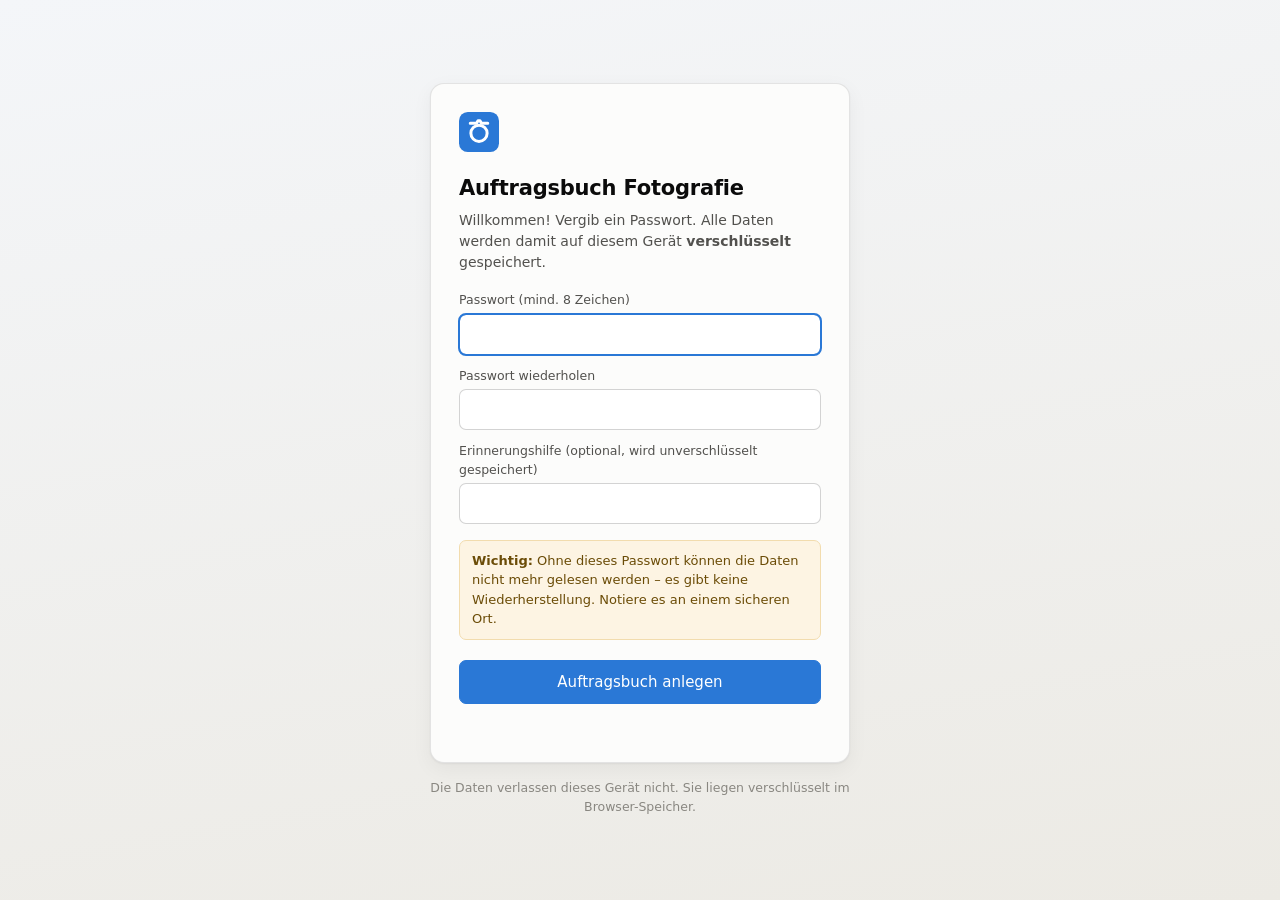
==== index.html @ da427786 "Auftragsbuch Fotografie: passwortgeschützte App mit PDF-Berichten Vollständige Browser-Anwendung ohn" ====
<!DOCTYPE html>
<html lang="de">
<head>
<meta charset="utf-8">
<meta name="viewport" content="width=device-width, initial-scale=1">
<title>Auftragsbuch Fotografie</title>
<meta name="description" content="Passwortgeschütztes Auftragsbuch für Fotografie – mit monatlichen PDF-Backups.">
<link rel="icon" href="data:image/svg+xml,%3Csvg xmlns='http://www.w3.org/2000/svg' viewBox='0 0 32 32'%3E%3Crect width='32' height='32' rx='7' fill='%232a78d6'/%3E%3Ccircle cx='16' cy='17' r='6.5' fill='none' stroke='white' stroke-width='2.4'/%3E%3Cpath d='M9 9h5l1.2-2h1.6L18 9h5' fill='none' stroke='white' stroke-width='2.4' stroke-linecap='round' stroke-linejoin='round'/%3E%3C/svg%3E">
<link rel="stylesheet" href="app.css">
</head>
<body>

<!-- ══════════════ Sperrbildschirm / Ersteinrichtung ══════════════ -->
<div id="gate" class="gate" hidden>
  <div class="gate-card">
    <div class="gate-logo" aria-hidden="true">
      <svg viewBox="0 0 32 32" width="40" height="40"><rect width="32" height="32" rx="7" fill="#2a78d6"/><circle cx="16" cy="17" r="6.5" fill="none" stroke="#fff" stroke-width="2.4"/><path d="M9 9h5l1.2-2h1.6L18 9h5" fill="none" stroke="#fff" stroke-width="2.4" stroke-linecap="round" stroke-linejoin="round"/></svg>
    </div>
    <h1>Auftragsbuch Fotografie</h1>

    <!-- Ersteinrichtung -->
    <form id="form-setup" class="gate-form" hidden autocomplete="off">
      <p class="gate-lead">Willkommen! Vergib ein Passwort. Alle Daten werden damit
        auf diesem Gerät <strong>verschlüsselt</strong> gespeichert.</p>
      <label for="setup-pw1">Passwort (mind. 8 Zeichen)</label>
      <input id="setup-pw1" type="password" minlength="8" required autocomplete="new-password">
      <label for="setup-pw2">Passwort wiederholen</label>
      <input id="setup-pw2" type="password" minlength="8" required autocomplete="new-password">
      <label for="setup-hint">Erinnerungshilfe (optional, wird unverschlüsselt gespeichert)</label>
      <input id="setup-hint" type="text" maxlength="80" autocomplete="off">
      <p class="warn-box">
        <strong>Wichtig:</strong> Ohne dieses Passwort können die Daten nicht mehr
        gelesen werden – es gibt keine Wiederherstellung. Notiere es an einem sicheren Ort.
      </p>
      <button class="btn btn-primary btn-block" type="submit">Auftragsbuch anlegen</button>
      <p class="gate-msg" id="setup-msg" role="alert"></p>
    </form>

    <!-- Entsperren -->
    <form id="form-unlock" class="gate-form" hidden autocomplete="off">
      <p class="gate-lead">Bitte Passwort eingeben, um das Auftragsbuch zu öffnen.</p>
      <label for="unlock-pw">Passwort</label>
      <input id="unlock-pw" type="password" required autocomplete="current-password">
      <p class="gate-hint" id="unlock-hint" hidden></p>
      <button class="btn btn-primary btn-block" type="submit">Entsperren</button>
      <p class="gate-msg" id="unlock-msg" role="alert"></p>
    </form>

    <p id="gate-error" class="warn-box" hidden></p>
  </div>
  <p class="gate-foot">Die Daten verlassen dieses Gerät nicht. Sie liegen verschlüsselt im Browser-Speicher.</p>
</div>

<!-- ══════════════ Anwendung ══════════════ -->
<div id="app" class="app" hidden>

  <header class="topbar">
    <div class="brand">
      <svg viewBox="0 0 32 32" width="26" height="26" aria-hidden="true"><rect width="32" height="32" rx="7" fill="#2a78d6"/><circle cx="16" cy="17" r="6.5" fill="none" stroke="#fff" stroke-width="2.4"/><path d="M9 9h5l1.2-2h1.6L18 9h5" fill="none" stroke="#fff" stroke-width="2.4" stroke-linecap="round" stroke-linejoin="round"/></svg>
      <span>Auftragsbuch <em>Fotografie</em></span>
    </div>
    <div class="topbar-actions">
      <button class="btn btn-primary" id="btn-new">+ Neuer Auftrag</button>
      <button class="btn" id="btn-lock" title="Auftragsbuch sperren">Sperren</button>
    </div>
  </header>

  <nav class="tabs" role="tablist">
    <button class="tab is-active" role="tab" data-view="uebersicht">Übersicht</button>
    <button class="tab" role="tab" data-view="auftraege">Aufträge</button>
    <button class="tab" role="tab" data-view="auswertung">Auswertung</button>
    <button class="tab" role="tab" data-view="backup">Backup &amp; Verwaltung</button>
  </nav>

  <main class="main">

    <!-- ─────────── Übersicht ─────────── -->
    <section class="view is-active" id="view-uebersicht">
      <div id="backup-reminder"></div>

      <h2 class="h2">Dieser Monat <span class="h2-sub" id="ov-monthname"></span></h2>
      <div class="tiles" id="ov-tiles-month"></div>

      <h2 class="h2">Laufendes Jahr <span class="h2-sub" id="ov-yearname"></span></h2>
      <div class="tiles" id="ov-tiles-year"></div>

      <div class="grid-2">
        <div class="card">
          <h3 class="h3">Umsatz pro Monat <span class="h3-sub" id="ov-chart-year"></span></h3>
          <div id="ov-chart"></div>
        </div>
        <div class="card">
          <h3 class="h3">Nächste Termine</h3>
          <div id="ov-upcoming"></div>
        </div>
      </div>

      <div class="card">
        <h3 class="h3">Offene Zahlungen</h3>
        <div id="ov-open"></div>
      </div>
    </section>

    <!-- ─────────── Aufträge ─────────── -->
    <section class="view" id="view-auftraege">
      <div class="filters">
        <div class="f">
          <label for="f-suche">Suche</label>
          <input id="f-suche" type="search" placeholder="Kunde, Ort, Notiz, Rechnungsnr. …">
        </div>
        <div class="f"><label for="f-jahr">Jahr</label><select id="f-jahr"></select></div>
        <div class="f"><label for="f-monat">Monat</label><select id="f-monat"></select></div>
        <div class="f"><label for="f-art">Art</label><select id="f-art"></select></div>
        <div class="f"><label for="f-status">Status</label><select id="f-status"></select></div>
        <div class="f"><label for="f-zahlung">Zahlung</label><select id="f-zahlung"></select></div>
        <div class="f f-reset"><button class="btn" id="f-clear">Filter zurücksetzen</button></div>
      </div>
      <div class="listmeta" id="list-meta"></div>
      <div class="tablewrap"><table class="table" id="table-auftraege"></table></div>
    </section>

    <!-- ─────────── Auswertung ─────────── -->
    <section class="view" id="view-auswertung">
      <div class="filters">
        <div class="f">
          <label for="a-zeitraum">Zeitraum</label>
          <select id="a-zeitraum"></select>
        </div>
      </div>
      <div class="tiles" id="aw-tiles"></div>
      <div class="card">
        <h3 class="h3">Umsatz im Zeitverlauf <span class="h3-sub" id="aw-chart1-sub"></span></h3>
        <div id="aw-chart1"></div>
      </div>
      <div class="grid-2">
        <div class="card">
          <h3 class="h3">Umsatz nach Auftragsart</h3>
          <div id="aw-chart2"></div>
        </div>
        <div class="card">
          <h3 class="h3">Aufträge nach Status</h3>
          <div id="aw-chart3"></div>
        </div>
      </div>
    </section>

    <!-- ─────────── Backup & Verwaltung ─────────── -->
    <section class="view" id="view-backup">

      <div class="card">
        <h3 class="h3">PDF-Bericht erstellen</h3>
        <p class="card-lead">Erzeugt einen gestalteten Bericht mit Kennzahlen, Diagrammen und
          vollständiger Auftragstabelle. In der Vorschau auf <em>Drucken</em> klicken und im
          Druckdialog <em>„Als PDF sichern“</em> wählen.</p>
        <div class="row-controls">
          <div class="f">
            <label for="r-umfang">Umfang</label>
            <select id="r-umfang">
              <option value="monat">Einzelner Monat</option>
              <option value="jahr">Ganzes Jahr</option>
              <option value="alles">Alles (Gesamtarchiv)</option>
            </select>
          </div>
          <div class="f"><label for="r-jahr">Jahr</label><select id="r-jahr"></select></div>
          <div class="f"><label for="r-monat">Monat</label><select id="r-monat"></select></div>
          <div class="f f-reset"><button class="btn btn-primary" id="btn-report">Bericht anzeigen</button></div>
        </div>
        <p class="hint">Tipp: Ein Monatsbericht am Monatsende – so wächst dein PDF-Archiv automatisch.</p>
      </div>

      <div class="card">
        <h3 class="h3">Datensicherung (zum Wiederherstellen)</h3>
        <p class="card-lead">Ein PDF ist zum Ansehen und Archivieren. Um die Daten notfalls
          <em>zurückspielen</em> zu können, brauchst du zusätzlich eine Datendatei.</p>
        <div class="btnrow">
          <button class="btn btn-primary" id="btn-export-json">JSON-Backup herunterladen</button>
          <button class="btn" id="btn-export-csv">CSV-Tabelle herunterladen</button>
          <button class="btn" id="btn-import">Backup einspielen …</button>
          <input type="file" id="file-import" accept="application/json,.json" hidden>
        </div>
        <p class="hint" id="backup-status"></p>
      </div>

      <div class="card">
        <h3 class="h3">Papierkorb</h3>
        <p class="card-lead">Gelöschte Aufträge landen hier und bleiben erhalten, bis du sie
          hier einzeln endgültig entfernst. Nichts verschwindet von selbst.</p>
        <div id="trash-list"></div>
      </div>

      <div class="card">
        <h3 class="h3">Passwort ändern</h3>
        <form id="form-pw" class="form-inline" autocomplete="off">
          <div class="f"><label for="pw-old">Aktuelles Passwort</label><input id="pw-old" type="password" required autocomplete="current-password"></div>
          <div class="f"><label for="pw-new1">Neues Passwort</label><input id="pw-new1" type="password" minlength="8" required autocomplete="new-password"></div>
          <div class="f"><label for="pw-new2">Wiederholen</label><input id="pw-new2" type="password" minlength="8" required autocomplete="new-password"></div>
          <div class="f f-reset"><button class="btn btn-primary" type="submit">Ändern</button></div>
        </form>
        <p class="hint" id="pw-msg"></p>
      </div>

      <div class="card card-danger">
        <h3 class="h3">Alles löschen</h3>
        <p class="card-lead">Löscht <strong>sämtliche</strong> Aufträge, Einstellungen und das
          Passwort unwiderruflich von diesem Gerät. Das passiert nur hier – nie automatisch.</p>
        <button class="btn btn-danger" id="btn-wipe">Alles löschen …</button>
      </div>

      <div class="card">
        <h3 class="h3">Speicher-Info</h3>
        <div id="storage-info"></div>
      </div>
    </section>

  </main>
</div>

<!-- ══════════════ Auftrag anlegen / bearbeiten ══════════════ -->
<dialog id="dlg-auftrag" class="dlg">
  <form method="dialog" id="form-auftrag">
    <header class="dlg-head">
      <h2 id="dlg-title">Neuer Auftrag</h2>
      <button class="btn-x" type="button" id="dlg-close" aria-label="Schließen">×</button>
    </header>
    <div class="dlg-body">
      <div class="fieldgrid">
        <div class="f span2"><label for="j-kunde">Kunde / Auftraggeber *</label><input id="j-kunde" required maxlength="120"></div>
        <div class="f"><label for="j-datum">Datum *</label><input id="j-datum" type="date" required></div>
        <div class="f"><label for="j-art">Auftragsart</label><select id="j-art"></select></div>
        <div class="f"><label for="j-von">Von</label><input id="j-von" type="time"></div>
        <div class="f"><label for="j-bis">Bis</label><input id="j-bis" type="time"></div>
        <div class="f span2"><label for="j-ort">Ort</label><input id="j-ort" maxlength="140"></div>
        <div class="f"><label for="j-telefon">Telefon</label><input id="j-telefon" type="tel" maxlength="60"></div>
        <div class="f"><label for="j-email">E-Mail</label><input id="j-email" type="email" maxlength="120"></div>

        <div class="f"><label for="j-honorar">Honorar (€)</label><input id="j-honorar" type="number" step="0.01" min="0" inputmode="decimal"></div>
        <div class="f"><label for="j-anzahlung">Anzahlung (€)</label><input id="j-anzahlung" type="number" step="0.01" min="0" inputmode="decimal"></div>
        <div class="f"><label for="j-ausgaben">Ausgaben (€)</label><input id="j-ausgaben" type="number" step="0.01" min="0" inputmode="decimal"></div>
        <div class="f"><label for="j-zahlung">Zahlungsstatus</label><select id="j-zahlung"></select></div>
        <div class="f"><label for="j-status">Auftragsstatus</label><select id="j-status"></select></div>
        <div class="f"><label for="j-rechnung">Rechnungsnr.</label><input id="j-rechnung" maxlength="40"></div>
        <div class="f span2"><label for="j-notizen">Notizen</label><textarea id="j-notizen" rows="3" maxlength="2000"></textarea></div>
      </div>
      <p class="dlg-meta" id="dlg-meta"></p>
    </div>
    <footer class="dlg-foot">
      <button class="btn btn-quiet" type="button" id="j-delete" hidden>In den Papierkorb</button>
      <span class="spacer"></span>
      <button class="btn" type="button" id="j-cancel">Abbrechen</button>
      <button class="btn btn-primary" type="submit">Speichern</button>
    </footer>
  </form>
</dialog>

<!-- ══════════════ Alles löschen ══════════════ -->
<dialog id="dlg-wipe" class="dlg dlg-narrow">
  <form method="dialog">
    <header class="dlg-head"><h2>Wirklich alles löschen?</h2></header>
    <div class="dlg-body">
      <p class="warn-box">Alle Aufträge, der Papierkorb und das Passwort werden von diesem
        Gerät entfernt. <strong>Das lässt sich nicht rückgängig machen.</strong> Ohne ein
        vorher heruntergeladenes JSON-Backup sind die Daten dann weg.</p>
      <p id="wipe-count" class="dlg-meta"></p>
      <label class="check"><input type="checkbox" id="wipe-ack"> Ich habe ein aktuelles Backup gespeichert (oder brauche keines).</label>
      <label for="wipe-word">Zum Bestätigen bitte <code>ALLES LÖSCHEN</code> eintippen:</label>
      <input id="wipe-word" autocomplete="off" spellcheck="false">
    </div>
    <footer class="dlg-foot">
      <span class="spacer"></span>
      <button class="btn" type="button" id="wipe-cancel">Abbrechen</button>
      <button class="btn btn-danger" type="button" id="wipe-go" disabled>Endgültig löschen</button>
    </footer>
  </form>
</dialog>

<!-- ══════════════ Berichts-Vorschau (Druck / PDF) ══════════════ -->
<div id="report-bar" class="report-bar" hidden>
  <button class="btn" id="report-back">← Zurück</button>
  <span class="report-bar-title" id="report-bar-title"></span>
  <button class="btn btn-primary" id="report-print">Drucken / als PDF sichern</button>
</div>
<div id="report" class="report" hidden></div>

<div id="toast" class="toast" hidden></div>

<script src="app.js"></script>
</body>
</html>
---- app.css ----
/* ============================================================
   Auftragsbuch Fotografie – Stylesheet
   Farbrollen stammen aus einer validierten Datenvisualisierungs-
   Palette: Diagramme nutzen genau eine Serienfarbe (Blau),
   Statusfarben treten immer zusammen mit einem Textlabel auf.
   ============================================================ */

:root {
  color-scheme: light;

  --surface-1:      #fcfcfb;   /* Karten / Diagrammfläche */
  --page:           #f2f2ef;   /* Seitenhintergrund       */
  --text-primary:   #0b0b0b;
  --text-secondary: #52514e;
  --text-muted:     #898781;
  --grid:           #e1e0d9;
  --axis:           #c3c2b7;
  --border:         rgba(11, 11, 11, .10);
  --border-strong:  rgba(11, 11, 11, .18);

  --series-1:       #2a78d6;   /* einzige Serienfarbe */
  --series-1-soft:  #cde2fb;
  --series-1-dark:  #1c5cab;

  --good:           #0ca30c;
  --warning:        #fab219;
  --serious:        #ec835a;
  --critical:       #d03b3b;
  --success-text:   #006300;

  --radius:   10px;
  --radius-s: 7px;
  --shadow:   0 1px 2px rgba(11,11,11,.05), 0 6px 20px rgba(11,11,11,.05);

  --font: system-ui, -apple-system, "Segoe UI", sans-serif;
}

* { box-sizing: border-box; }

/* Muss die Layout-Regeln unten schlagen, sonst wirkt [hidden] nicht. */
[hidden] { display: none !important; }

html, body {
  margin: 0;
  padding: 0;
  background: var(--page);
  color: var(--text-primary);
  font-family: var(--font);
  font-size: 15px;
  line-height: 1.5;
  -webkit-text-size-adjust: 100%;
}

h1, h2, h3 { margin: 0; font-weight: 600; letter-spacing: -.01em; }
code { font-family: ui-monospace, SFMono-Regular, Menlo, monospace; background: #eceae4; padding: 1px 5px; border-radius: 4px; font-size: .9em; }
em { font-style: normal; }

/* ─────────────── Buttons & Formularelemente ─────────────── */

.btn {
  font: inherit;
  font-weight: 500;
  padding: 8px 14px;
  border-radius: var(--radius-s);
  border: 1px solid var(--border-strong);
  background: var(--surface-1);
  color: var(--text-primary);
  cursor: pointer;
  white-space: nowrap;
  transition: background .12s, border-color .12s;
}
.btn:hover  { background: #f1f0ec; }
.btn:active { background: #e8e7e2; }
.btn:focus-visible { outline: 2px solid var(--series-1); outline-offset: 2px; }
.btn[disabled] { opacity: .45; cursor: not-allowed; }

.btn-primary { background: var(--series-1); border-color: var(--series-1); color: #fff; }
.btn-primary:hover  { background: var(--series-1-dark); border-color: var(--series-1-dark); }
.btn-primary:active { background: #184f95; }

.btn-danger { background: var(--critical); border-color: var(--critical); color: #fff; }
.btn-danger:hover { background: #b32f2f; border-color: #b32f2f; }

.btn-quiet { border-color: transparent; background: transparent; color: var(--critical); }
.btn-quiet:hover { background: #fbeaea; }

.btn-block { width: 100%; padding: 10px; }

.btn-x {
  border: 0; background: transparent; font-size: 26px; line-height: 1;
  color: var(--text-muted); cursor: pointer; padding: 0 4px; border-radius: 6px;
}
.btn-x:hover { background: #eceae4; color: var(--text-primary); }

label { display: block; font-size: 12.5px; font-weight: 500; color: var(--text-secondary); margin-bottom: 4px; }

input, select, textarea {
  font: inherit;
  width: 100%;
  padding: 8px 10px;
  border: 1px solid var(--border-strong);
  border-radius: var(--radius-s);
  background: #fff;
  color: var(--text-primary);
}
textarea { resize: vertical; }
input:focus, select:focus, textarea:focus {
  outline: 2px solid var(--series-1); outline-offset: -1px; border-color: var(--series-1);
}
select { appearance: none; background-image: url("data:image/svg+xml,%3Csvg xmlns='http://www.w3.org/2000/svg' width='10' height='6'%3E%3Cpath d='M1 1l4 4 4-4' fill='none' stroke='%2352514e' stroke-width='1.6' stroke-linecap='round'/%3E%3C/svg%3E"); background-repeat: no-repeat; background-position: right 10px center; padding-right: 28px; }

.check { display: flex; align-items: flex-start; gap: 8px; font-size: 14px; color: var(--text-primary); font-weight: 400; margin: 14px 0; }
.check input { width: auto; margin-top: 3px; }

/* ─────────────── Sperrbildschirm ─────────────── */

.gate {
  min-height: 100dvh;
  display: flex; flex-direction: column; align-items: center; justify-content: center;
  gap: 16px; padding: 24px;
  background: linear-gradient(170deg, #f4f6f9, #eceae4);
}
.gate-card {
  width: 100%; max-width: 420px;
  background: var(--surface-1);
  border: 1px solid var(--border);
  border-radius: 14px;
  box-shadow: var(--shadow);
  padding: 28px;
}
.gate-logo { margin-bottom: 14px; }
.gate-card h1 { font-size: 21px; margin-bottom: 6px; }
.gate-lead { color: var(--text-secondary); font-size: 14px; margin: 0 0 18px; }
.gate-form label { margin-top: 12px; }
.gate-form .btn-block { margin-top: 20px; }
.gate-hint { font-size: 13px; color: var(--text-secondary); margin: 10px 0 0; padding: 8px 10px; background: #f4f3ef; border-radius: 6px; }
.gate-msg { min-height: 20px; font-size: 13.5px; color: var(--critical); margin: 10px 0 0; font-weight: 500; }
.gate-msg.ok { color: var(--success-text); }
.gate-foot { font-size: 12.5px; color: var(--text-muted); max-width: 420px; text-align: center; margin: 0; }

.warn-box {
  font-size: 13px; line-height: 1.5;
  background: #fdf4e3; border: 1px solid #f2dcae; color: #6b4c07;
  padding: 10px 12px; border-radius: var(--radius-s); margin: 16px 0 0;
}

/* ─────────────── Rahmen ─────────────── */

.topbar {
  display: flex; align-items: center; justify-content: space-between; gap: 16px;
  padding: 12px 20px;
  background: var(--surface-1);
  border-bottom: 1px solid var(--border);
  position: sticky; top: 0; z-index: 20;
}
.brand { display: flex; align-items: center; gap: 10px; font-size: 16px; font-weight: 600; }
.brand em { color: var(--text-secondary); font-weight: 400; }
.topbar-actions { display: flex; gap: 8px; }

.tabs {
  display: flex; gap: 2px; padding: 0 20px;
  background: var(--surface-1);
  border-bottom: 1px solid var(--border);
  position: sticky; top: 57px; z-index: 19;
  overflow-x: auto;
}
.tab {
  font: inherit; font-weight: 500; font-size: 14px;
  border: 0; background: transparent; cursor: pointer;
  color: var(--text-secondary);
  padding: 11px 14px;
  border-bottom: 2px solid transparent;
  white-space: nowrap;
}
.tab:hover { color: var(--text-primary); }
.tab.is-active { color: var(--series-1); border-bottom-color: var(--series-1); }

@media (max-width: 560px) {
  .topbar { flex-wrap: wrap; padding: 10px 14px; gap: 10px; }
  .topbar-actions { width: 100%; }
  .topbar-actions .btn { flex: 1; }
  .tabs { top: auto; position: static; padding: 0 14px; }
  .brand { font-size: 15px; }
}

.main { max-width: 1180px; margin: 0 auto; padding: 22px 20px 64px; }
.view { display: none; }
.view.is-active { display: block; }

.h2 { font-size: 15px; text-transform: uppercase; letter-spacing: .06em; color: var(--text-secondary); margin: 26px 0 10px; }
.h2:first-of-type { margin-top: 4px; }
.h2-sub { text-transform: none; letter-spacing: 0; color: var(--text-muted); font-weight: 400; }
.h3 { font-size: 15.5px; margin-bottom: 12px; }
.h3-sub { font-weight: 400; color: var(--text-muted); font-size: 13.5px; }

.card {
  background: var(--surface-1);
  border: 1px solid var(--border);
  border-radius: var(--radius);
  padding: 18px;
  margin-bottom: 16px;
}
.card-danger { border-color: #eec9c9; background: #fdf7f7; }
.card-lead { color: var(--text-secondary); font-size: 13.5px; margin: -4px 0 14px; max-width: 68ch; }
.hint { font-size: 12.5px; color: var(--text-muted); margin: 12px 0 0; }

.grid-2 { display: grid; grid-template-columns: 1fr 1fr; gap: 16px; }
@media (max-width: 860px) { .grid-2 { grid-template-columns: 1fr; } }

.btnrow { display: flex; flex-wrap: wrap; gap: 8px; }

/* ─────────────── Kennzahl-Kacheln ─────────────── */

.tiles { display: grid; grid-template-columns: repeat(auto-fit, minmax(168px, 1fr)); gap: 12px; margin-bottom: 18px; }
.tile {
  background: var(--surface-1); border: 1px solid var(--border);
  border-radius: var(--radius); padding: 14px 16px;
}
.tile-label { font-size: 12.5px; color: var(--text-secondary); margin-bottom: 5px; }
.tile-value { font-size: 26px; font-weight: 600; letter-spacing: -.02em; line-height: 1.15; }
.tile-note  { font-size: 12px; color: var(--text-muted); margin-top: 4px; }
.tile-note.good { color: var(--success-text); }
.tile-note.bad  { color: var(--critical); }

/* ─────────────── Filterzeile ─────────────── */

.filters, .row-controls, .form-inline {
  display: grid; grid-template-columns: repeat(auto-fit, minmax(150px, 1fr));
  gap: 10px 12px; align-items: end; margin-bottom: 16px;
}
.row-controls, .form-inline { margin-bottom: 0; }
.filters { background: var(--surface-1); border: 1px solid var(--border); border-radius: var(--radius); padding: 14px 16px; }
.filters .f:first-child { grid-column: span 2; }
@media (max-width: 700px) { .filters .f:first-child { grid-column: span 1; } }
.f-reset { display: flex; align-items: flex-end; }
.f-reset .btn { width: 100%; }

.listmeta { font-size: 13px; color: var(--text-secondary); margin-bottom: 10px; display: flex; flex-wrap: wrap; gap: 6px 18px; }
.listmeta strong { color: var(--text-primary); }

/* ─────────────── Tabellen ─────────────── */

.tablewrap { overflow-x: auto; background: var(--surface-1); border: 1px solid var(--border); border-radius: var(--radius); }
.table { width: 100%; border-collapse: collapse; font-size: 13.5px; }
.table th {
  text-align: left; font-weight: 600; font-size: 12px; text-transform: uppercase; letter-spacing: .05em;
  color: var(--text-secondary); padding: 10px 12px; border-bottom: 1px solid var(--grid);
  background: var(--surface-1); white-space: nowrap;
}
.table th.sortable { cursor: pointer; user-select: none; }
.table th.sortable:hover { color: var(--text-primary); }
.table td { padding: 9px 12px; border-bottom: 1px solid var(--grid); vertical-align: top; }
.table tbody tr:last-child td { border-bottom: 0; }
.table tbody tr { cursor: pointer; }
.table tbody tr:hover { background: #f5f4f0; }
.num { text-align: right; font-variant-numeric: tabular-nums; white-space: nowrap; }
.nowrap { white-space: nowrap; }
.strong { font-weight: 600; }
.empty { padding: 26px 16px; color: var(--text-muted); font-size: 13.5px; text-align: center; }

/* Statuspunkte – nie allein, immer mit Text daneben */
.badge { display: inline-flex; align-items: center; gap: 6px; white-space: nowrap; font-size: 12.5px; }
.dot { width: 8px; height: 8px; border-radius: 50%; flex: none; box-shadow: 0 0 0 2px var(--surface-1); }
.dot-good     { background: var(--good); }
.dot-warning  { background: var(--warning); }
.dot-serious  { background: var(--serious); }
.dot-critical { background: var(--critical); }
.dot-muted    { background: var(--text-muted); }
.dot-series   { background: var(--series-1); }

.minilist { display: flex; flex-direction: column; }
.minirow {
  display: flex; align-items: baseline; gap: 10px; justify-content: space-between;
  padding: 9px 0; border-bottom: 1px solid var(--grid); font-size: 13.5px;
}
.minirow:last-child { border-bottom: 0; }
@media (max-width: 560px) {
  .minirow { flex-direction: column; align-items: flex-start; gap: 3px; }
}
.minirow-main { min-width: 0; }
.minirow-title { font-weight: 500; }
.minirow-sub { color: var(--text-muted); font-size: 12.5px; }

/* ─────────────── Diagramme ─────────────── */

.chart { width: 100%; height: auto; display: block; }
.chart .bar { transition: fill .12s; }
.chart .bar:hover { fill: var(--series-1-dark); }
.chart-empty { color: var(--text-muted); font-size: 13.5px; padding: 30px 0; text-align: center; }

/* ─────────────── Dialoge ─────────────── */

.dlg {
  border: 0; border-radius: 14px; padding: 0; width: min(760px, 94vw);
  box-shadow: 0 10px 50px rgba(11,11,11,.28); background: var(--surface-1); color: var(--text-primary);
}
.dlg-narrow { width: min(480px, 94vw); }
.dlg::backdrop { background: rgba(11,11,11,.45); }
.dlg-head { display: flex; align-items: center; justify-content: space-between; padding: 18px 20px 12px; }
.dlg-head h2 { font-size: 17px; }
.dlg-body { padding: 4px 20px 18px; max-height: 68vh; overflow-y: auto; }
.dlg-foot { display: flex; gap: 8px; align-items: center; padding: 14px 20px; border-top: 1px solid var(--grid); background: #f8f7f4; border-radius: 0 0 14px 14px; }
.spacer { flex: 1; }
.dlg-meta { font-size: 12px; color: var(--text-muted); margin: 14px 0 0; }

.fieldgrid { display: grid; grid-template-columns: repeat(4, 1fr); gap: 12px; }
.fieldgrid .span2 { grid-column: span 2; }
@media (max-width: 680px) { .fieldgrid { grid-template-columns: repeat(2, 1fr); } }

/* ─────────────── Toast ─────────────── */

.toast {
  position: fixed; left: 50%; bottom: 26px; transform: translateX(-50%);
  background: #16181c; color: #fff; padding: 10px 18px; border-radius: 999px;
  font-size: 13.5px; z-index: 100; box-shadow: 0 6px 24px rgba(0,0,0,.28);
}

.reminder {
  display: flex; flex-wrap: wrap; align-items: center; gap: 10px;
  background: #fdf4e3; border: 1px solid #f2dcae; color: #6b4c07;
  padding: 11px 14px; border-radius: var(--radius); font-size: 13.5px; margin-bottom: 18px;
}
.reminder .btn { margin-left: auto; }

/* ============================================================
   Bericht (Bildschirmvorschau + Druck/PDF)
   ============================================================ */

body.report-open .app,
body.report-open .gate { display: none !important; }

.report-bar {
  position: sticky; top: 0; z-index: 30;
  display: flex; align-items: center; gap: 14px;
  padding: 10px 18px; background: var(--surface-1); border-bottom: 1px solid var(--border);
}
.report-bar-title { flex: 1; font-size: 14px; color: var(--text-secondary); }

.report {
  background: #fff;
  color: var(--text-primary);
  max-width: 210mm;
  margin: 22px auto 60px;
  padding: 16mm 14mm;
  box-shadow: var(--shadow);
  border-radius: 4px;
}

.rep-head { display: flex; justify-content: space-between; align-items: flex-start; gap: 20px; border-bottom: 2px solid var(--text-primary); padding-bottom: 10px; margin-bottom: 18px; }
.rep-head h1 { font-size: 20px; }
.rep-period { font-size: 14px; color: var(--text-secondary); margin-top: 3px; }
.rep-meta { font-size: 11.5px; color: var(--text-muted); text-align: right; line-height: 1.45; }

.rep-section { margin-top: 22px; break-inside: avoid; }
.rep-section > h2 { font-size: 12px; text-transform: uppercase; letter-spacing: .07em; color: var(--text-secondary); margin-bottom: 10px; }

.rep-tiles { display: grid; grid-template-columns: repeat(3, 1fr); gap: 10px; }
.rep-tile { border: 1px solid var(--grid); border-radius: 8px; padding: 10px 12px; }
.rep-tile .l { font-size: 11px; color: var(--text-secondary); }
.rep-tile .v { font-size: 19px; font-weight: 600; letter-spacing: -.02em; }
.rep-tile .n { font-size: 10.5px; color: var(--text-muted); }

.rep-table { width: 100%; border-collapse: collapse; font-size: 10.5px; }
.rep-table th { text-align: left; font-size: 9.5px; text-transform: uppercase; letter-spacing: .05em; color: var(--text-secondary); border-bottom: 1px solid var(--axis); padding: 5px 6px; }
.rep-table td { padding: 5px 6px; border-bottom: 1px solid var(--grid); vertical-align: top; }
.rep-table tr { break-inside: avoid; }
.rep-table tfoot td { font-weight: 600; border-top: 1.5px solid var(--text-primary); border-bottom: 0; }
/* Ohne das wiederholt der Browser die Summenzeile auf jeder Druckseite. */
.rep-table tfoot { display: table-row-group; }
.rep-note { font-size: 10.5px; color: var(--text-muted); margin-top: 8px; }
.rep-foot { margin-top: 26px; padding-top: 8px; border-top: 1px solid var(--grid); font-size: 10px; color: var(--text-muted); display: flex; justify-content: space-between; }
.rep-cols { display: grid; grid-template-columns: 1fr 1fr; gap: 18px; }

@media print {
  html, body { background: #fff; }
  body > *:not(#report) { display: none !important; }
  #report {
    display: block !important;
    margin: 0; padding: 0; max-width: none; box-shadow: none; border-radius: 0;
  }
  @page { size: A4 portrait; margin: 13mm; }
  .rep-section { break-inside: auto; }
  .rep-table thead { display: table-header-group; }
  * { -webkit-print-color-adjust: exact; print-color-adjust: exact; }
}
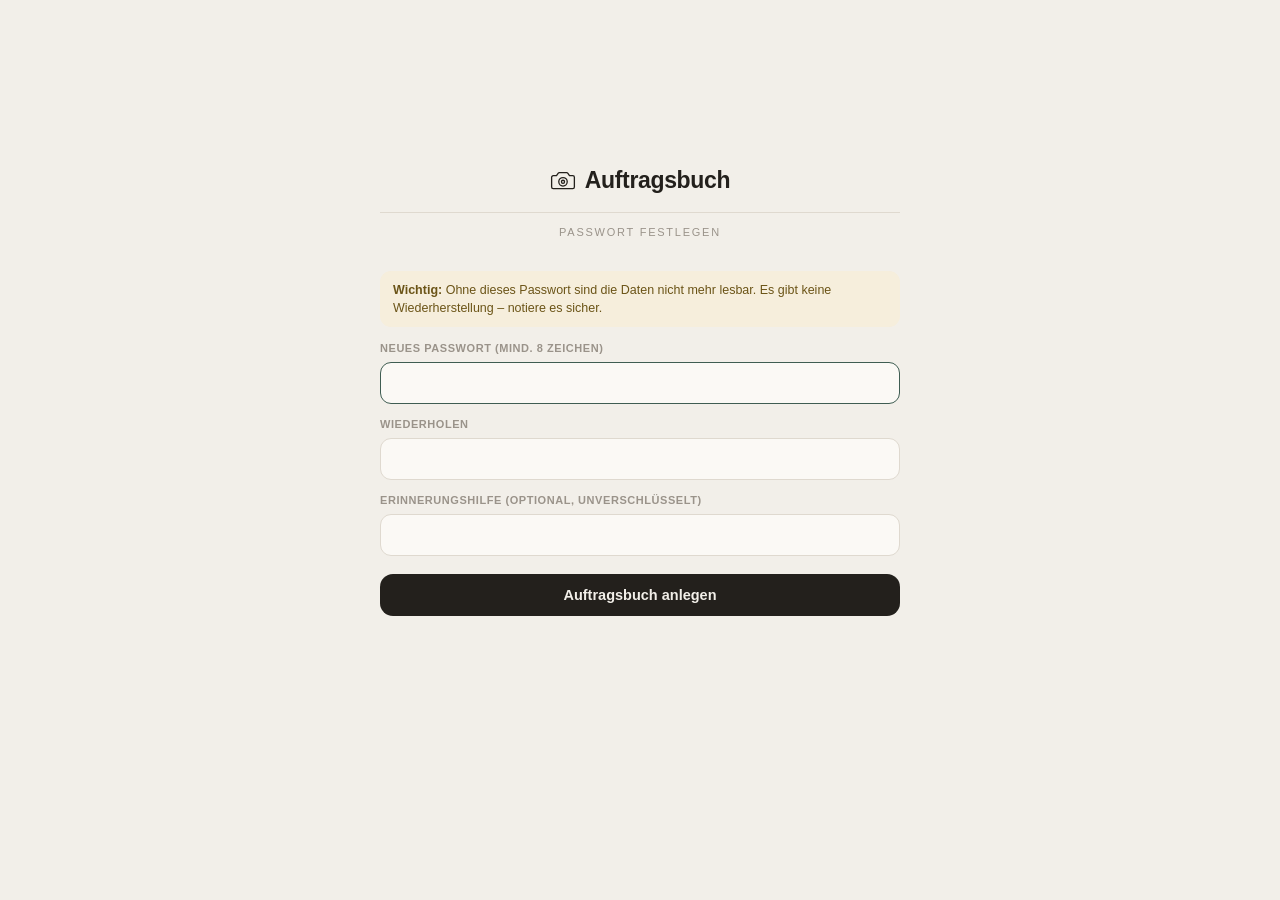
==== commit cfd9dc00: "Auftragsbuch auf Arbeitszeit-Erfassung umgestellt und abgesichert Die Anwendung folgt jetzt der best" ====
--- a/index.html
+++ b/index.html
@@ -1,288 +1,40 @@
 <!DOCTYPE html>
 <html lang="de">
 <head>
-<meta charset="utf-8">
-<meta name="viewport" content="width=device-width, initial-scale=1">
-<title>Auftragsbuch Fotografie</title>
-<meta name="description" content="Passwortgeschütztes Auftragsbuch für Fotografie – mit monatlichen PDF-Backups.">
-<link rel="icon" href="data:image/svg+xml,%3Csvg xmlns='http://www.w3.org/2000/svg' viewBox='0 0 32 32'%3E%3Crect width='32' height='32' rx='7' fill='%232a78d6'/%3E%3Ccircle cx='16' cy='17' r='6.5' fill='none' stroke='white' stroke-width='2.4'/%3E%3Cpath d='M9 9h5l1.2-2h1.6L18 9h5' fill='none' stroke='white' stroke-width='2.4' stroke-linecap='round' stroke-linejoin='round'/%3E%3C/svg%3E">
+<meta charset="UTF-8">
+<meta name="viewport" content="width=device-width, initial-scale=1, viewport-fit=cover">
+<title>Auftragsbuch</title>
+<meta name="description" content="Arbeitszeit und Honorar erfassen – passwortgeschützt, mit PDF-Berichten.">
+<meta name="apple-mobile-web-app-capable" content="yes">
+<meta name="mobile-web-app-capable" content="yes">
+<meta name="apple-mobile-web-app-status-bar-style" content="default">
+<meta name="apple-mobile-web-app-title" content="Auftragsbuch">
+<meta name="theme-color" content="#F2EFE9">
+<link rel="manifest" href="manifest.json">
+<link rel="apple-touch-icon" href="icon-180.png">
+<link rel="icon" href="icon.svg" type="image/svg+xml">
 <link rel="stylesheet" href="app.css">
 </head>
 <body>
 
-<!-- ══════════════ Sperrbildschirm / Ersteinrichtung ══════════════ -->
-<div id="gate" class="gate" hidden>
-  <div class="gate-card">
-    <div class="gate-logo" aria-hidden="true">
-      <svg viewBox="0 0 32 32" width="40" height="40"><rect width="32" height="32" rx="7" fill="#2a78d6"/><circle cx="16" cy="17" r="6.5" fill="none" stroke="#fff" stroke-width="2.4"/><path d="M9 9h5l1.2-2h1.6L18 9h5" fill="none" stroke="#fff" stroke-width="2.4" stroke-linecap="round" stroke-linejoin="round"/></svg>
-    </div>
-    <h1>Auftragsbuch Fotografie</h1>
+<div id="app"></div>
 
-    <!-- Ersteinrichtung -->
-    <form id="form-setup" class="gate-form" hidden autocomplete="off">
-      <p class="gate-lead">Willkommen! Vergib ein Passwort. Alle Daten werden damit
-        auf diesem Gerät <strong>verschlüsselt</strong> gespeichert.</p>
-      <label for="setup-pw1">Passwort (mind. 8 Zeichen)</label>
-      <input id="setup-pw1" type="password" minlength="8" required autocomplete="new-password">
-      <label for="setup-pw2">Passwort wiederholen</label>
-      <input id="setup-pw2" type="password" minlength="8" required autocomplete="new-password">
-      <label for="setup-hint">Erinnerungshilfe (optional, wird unverschlüsselt gespeichert)</label>
-      <input id="setup-hint" type="text" maxlength="80" autocomplete="off">
-      <p class="warn-box">
-        <strong>Wichtig:</strong> Ohne dieses Passwort können die Daten nicht mehr
-        gelesen werden – es gibt keine Wiederherstellung. Notiere es an einem sicheren Ort.
-      </p>
-      <button class="btn btn-primary btn-block" type="submit">Auftragsbuch anlegen</button>
-      <p class="gate-msg" id="setup-msg" role="alert"></p>
-    </form>
+<!-- Sicherung aus einer Datei einspielen -->
+<input type="file" id="fileimp" accept="application/json,.json" hidden onchange="A.importDatei(this)">
 
-    <!-- Entsperren -->
-    <form id="form-unlock" class="gate-form" hidden autocomplete="off">
-      <p class="gate-lead">Bitte Passwort eingeben, um das Auftragsbuch zu öffnen.</p>
-      <label for="unlock-pw">Passwort</label>
-      <input id="unlock-pw" type="password" required autocomplete="current-password">
-      <p class="gate-hint" id="unlock-hint" hidden></p>
-      <button class="btn btn-primary btn-block" type="submit">Entsperren</button>
-      <p class="gate-msg" id="unlock-msg" role="alert"></p>
-    </form>
-
-    <p id="gate-error" class="warn-box" hidden></p>
-  </div>
-  <p class="gate-foot">Die Daten verlassen dieses Gerät nicht. Sie liegen verschlüsselt im Browser-Speicher.</p>
-</div>
-
-<!-- ══════════════ Anwendung ══════════════ -->
-<div id="app" class="app" hidden>
-
-  <header class="topbar">
-    <div class="brand">
-      <svg viewBox="0 0 32 32" width="26" height="26" aria-hidden="true"><rect width="32" height="32" rx="7" fill="#2a78d6"/><circle cx="16" cy="17" r="6.5" fill="none" stroke="#fff" stroke-width="2.4"/><path d="M9 9h5l1.2-2h1.6L18 9h5" fill="none" stroke="#fff" stroke-width="2.4" stroke-linecap="round" stroke-linejoin="round"/></svg>
-      <span>Auftragsbuch <em>Fotografie</em></span>
-    </div>
-    <div class="topbar-actions">
-      <button class="btn btn-primary" id="btn-new">+ Neuer Auftrag</button>
-      <button class="btn" id="btn-lock" title="Auftragsbuch sperren">Sperren</button>
-    </div>
-  </header>
-
-  <nav class="tabs" role="tablist">
-    <button class="tab is-active" role="tab" data-view="uebersicht">Übersicht</button>
-    <button class="tab" role="tab" data-view="auftraege">Aufträge</button>
-    <button class="tab" role="tab" data-view="auswertung">Auswertung</button>
-    <button class="tab" role="tab" data-view="backup">Backup &amp; Verwaltung</button>
-  </nav>
-
-  <main class="main">
-
-    <!-- ─────────── Übersicht ─────────── -->
-    <section class="view is-active" id="view-uebersicht">
-      <div id="backup-reminder"></div>
-
-      <h2 class="h2">Dieser Monat <span class="h2-sub" id="ov-monthname"></span></h2>
-      <div class="tiles" id="ov-tiles-month"></div>
-
-      <h2 class="h2">Laufendes Jahr <span class="h2-sub" id="ov-yearname"></span></h2>
-      <div class="tiles" id="ov-tiles-year"></div>
-
-      <div class="grid-2">
-        <div class="card">
-          <h3 class="h3">Umsatz pro Monat <span class="h3-sub" id="ov-chart-year"></span></h3>
-          <div id="ov-chart"></div>
-        </div>
-        <div class="card">
-          <h3 class="h3">Nächste Termine</h3>
-          <div id="ov-upcoming"></div>
-        </div>
-      </div>
-
-      <div class="card">
-        <h3 class="h3">Offene Zahlungen</h3>
-        <div id="ov-open"></div>
-      </div>
-    </section>
-
-    <!-- ─────────── Aufträge ─────────── -->
-    <section class="view" id="view-auftraege">
-      <div class="filters">
-        <div class="f">
-          <label for="f-suche">Suche</label>
-          <input id="f-suche" type="search" placeholder="Kunde, Ort, Notiz, Rechnungsnr. …">
-        </div>
-        <div class="f"><label for="f-jahr">Jahr</label><select id="f-jahr"></select></div>
-        <div class="f"><label for="f-monat">Monat</label><select id="f-monat"></select></div>
-        <div class="f"><label for="f-art">Art</label><select id="f-art"></select></div>
-        <div class="f"><label for="f-status">Status</label><select id="f-status"></select></div>
-        <div class="f"><label for="f-zahlung">Zahlung</label><select id="f-zahlung"></select></div>
-        <div class="f f-reset"><button class="btn" id="f-clear">Filter zurücksetzen</button></div>
-      </div>
-      <div class="listmeta" id="list-meta"></div>
-      <div class="tablewrap"><table class="table" id="table-auftraege"></table></div>
-    </section>
-
-    <!-- ─────────── Auswertung ─────────── -->
-    <section class="view" id="view-auswertung">
-      <div class="filters">
-        <div class="f">
-          <label for="a-zeitraum">Zeitraum</label>
-          <select id="a-zeitraum"></select>
-        </div>
-      </div>
-      <div class="tiles" id="aw-tiles"></div>
-      <div class="card">
-        <h3 class="h3">Umsatz im Zeitverlauf <span class="h3-sub" id="aw-chart1-sub"></span></h3>
-        <div id="aw-chart1"></div>
-      </div>
-      <div class="grid-2">
-        <div class="card">
-          <h3 class="h3">Umsatz nach Auftragsart</h3>
-          <div id="aw-chart2"></div>
-        </div>
-        <div class="card">
-          <h3 class="h3">Aufträge nach Status</h3>
-          <div id="aw-chart3"></div>
-        </div>
-      </div>
-    </section>
-
-    <!-- ─────────── Backup & Verwaltung ─────────── -->
-    <section class="view" id="view-backup">
-
-      <div class="card">
-        <h3 class="h3">PDF-Bericht erstellen</h3>
-        <p class="card-lead">Erzeugt einen gestalteten Bericht mit Kennzahlen, Diagrammen und
-          vollständiger Auftragstabelle. In der Vorschau auf <em>Drucken</em> klicken und im
-          Druckdialog <em>„Als PDF sichern“</em> wählen.</p>
-        <div class="row-controls">
-          <div class="f">
-            <label for="r-umfang">Umfang</label>
-            <select id="r-umfang">
-              <option value="monat">Einzelner Monat</option>
-              <option value="jahr">Ganzes Jahr</option>
-              <option value="alles">Alles (Gesamtarchiv)</option>
-            </select>
-          </div>
-          <div class="f"><label for="r-jahr">Jahr</label><select id="r-jahr"></select></div>
-          <div class="f"><label for="r-monat">Monat</label><select id="r-monat"></select></div>
-          <div class="f f-reset"><button class="btn btn-primary" id="btn-report">Bericht anzeigen</button></div>
-        </div>
-        <p class="hint">Tipp: Ein Monatsbericht am Monatsende – so wächst dein PDF-Archiv automatisch.</p>
-      </div>
-
-      <div class="card">
-        <h3 class="h3">Datensicherung (zum Wiederherstellen)</h3>
-        <p class="card-lead">Ein PDF ist zum Ansehen und Archivieren. Um die Daten notfalls
-          <em>zurückspielen</em> zu können, brauchst du zusätzlich eine Datendatei.</p>
-        <div class="btnrow">
-          <button class="btn btn-primary" id="btn-export-json">JSON-Backup herunterladen</button>
-          <button class="btn" id="btn-export-csv">CSV-Tabelle herunterladen</button>
-          <button class="btn" id="btn-import">Backup einspielen …</button>
-          <input type="file" id="file-import" accept="application/json,.json" hidden>
-        </div>
-        <p class="hint" id="backup-status"></p>
-      </div>
-
-      <div class="card">
-        <h3 class="h3">Papierkorb</h3>
-        <p class="card-lead">Gelöschte Aufträge landen hier und bleiben erhalten, bis du sie
-          hier einzeln endgültig entfernst. Nichts verschwindet von selbst.</p>
-        <div id="trash-list"></div>
-      </div>
-
-      <div class="card">
-        <h3 class="h3">Passwort ändern</h3>
-        <form id="form-pw" class="form-inline" autocomplete="off">
-          <div class="f"><label for="pw-old">Aktuelles Passwort</label><input id="pw-old" type="password" required autocomplete="current-password"></div>
-          <div class="f"><label for="pw-new1">Neues Passwort</label><input id="pw-new1" type="password" minlength="8" required autocomplete="new-password"></div>
-          <div class="f"><label for="pw-new2">Wiederholen</label><input id="pw-new2" type="password" minlength="8" required autocomplete="new-password"></div>
-          <div class="f f-reset"><button class="btn btn-primary" type="submit">Ändern</button></div>
-        </form>
-        <p class="hint" id="pw-msg"></p>
-      </div>
-
-      <div class="card card-danger">
-        <h3 class="h3">Alles löschen</h3>
-        <p class="card-lead">Löscht <strong>sämtliche</strong> Aufträge, Einstellungen und das
-          Passwort unwiderruflich von diesem Gerät. Das passiert nur hier – nie automatisch.</p>
-        <button class="btn btn-danger" id="btn-wipe">Alles löschen …</button>
-      </div>
-
-      <div class="card">
-        <h3 class="h3">Speicher-Info</h3>
-        <div id="storage-info"></div>
-      </div>
-    </section>
-
-  </main>
-</div>
-
-<!-- ══════════════ Auftrag anlegen / bearbeiten ══════════════ -->
-<dialog id="dlg-auftrag" class="dlg">
-  <form method="dialog" id="form-auftrag">
-    <header class="dlg-head">
-      <h2 id="dlg-title">Neuer Auftrag</h2>
-      <button class="btn-x" type="button" id="dlg-close" aria-label="Schließen">×</button>
-    </header>
-    <div class="dlg-body">
-      <div class="fieldgrid">
-        <div class="f span2"><label for="j-kunde">Kunde / Auftraggeber *</label><input id="j-kunde" required maxlength="120"></div>
-        <div class="f"><label for="j-datum">Datum *</label><input id="j-datum" type="date" required></div>
-        <div class="f"><label for="j-art">Auftragsart</label><select id="j-art"></select></div>
-        <div class="f"><label for="j-von">Von</label><input id="j-von" type="time"></div>
-        <div class="f"><label for="j-bis">Bis</label><input id="j-bis" type="time"></div>
-        <div class="f span2"><label for="j-ort">Ort</label><input id="j-ort" maxlength="140"></div>
-        <div class="f"><label for="j-telefon">Telefon</label><input id="j-telefon" type="tel" maxlength="60"></div>
-        <div class="f"><label for="j-email">E-Mail</label><input id="j-email" type="email" maxlength="120"></div>
-
-        <div class="f"><label for="j-honorar">Honorar (€)</label><input id="j-honorar" type="number" step="0.01" min="0" inputmode="decimal"></div>
-        <div class="f"><label for="j-anzahlung">Anzahlung (€)</label><input id="j-anzahlung" type="number" step="0.01" min="0" inputmode="decimal"></div>
-        <div class="f"><label for="j-ausgaben">Ausgaben (€)</label><input id="j-ausgaben" type="number" step="0.01" min="0" inputmode="decimal"></div>
-        <div class="f"><label for="j-zahlung">Zahlungsstatus</label><select id="j-zahlung"></select></div>
-        <div class="f"><label for="j-status">Auftragsstatus</label><select id="j-status"></select></div>
-        <div class="f"><label for="j-rechnung">Rechnungsnr.</label><input id="j-rechnung" maxlength="40"></div>
-        <div class="f span2"><label for="j-notizen">Notizen</label><textarea id="j-notizen" rows="3" maxlength="2000"></textarea></div>
-      </div>
-      <p class="dlg-meta" id="dlg-meta"></p>
-    </div>
-    <footer class="dlg-foot">
-      <button class="btn btn-quiet" type="button" id="j-delete" hidden>In den Papierkorb</button>
-      <span class="spacer"></span>
-      <button class="btn" type="button" id="j-cancel">Abbrechen</button>
-      <button class="btn btn-primary" type="submit">Speichern</button>
-    </footer>
-  </form>
-</dialog>
-
-<!-- ══════════════ Alles löschen ══════════════ -->
-<dialog id="dlg-wipe" class="dlg dlg-narrow">
-  <form method="dialog">
-    <header class="dlg-head"><h2>Wirklich alles löschen?</h2></header>
-    <div class="dlg-body">
-      <p class="warn-box">Alle Aufträge, der Papierkorb und das Passwort werden von diesem
-        Gerät entfernt. <strong>Das lässt sich nicht rückgängig machen.</strong> Ohne ein
-        vorher heruntergeladenes JSON-Backup sind die Daten dann weg.</p>
-      <p id="wipe-count" class="dlg-meta"></p>
-      <label class="check"><input type="checkbox" id="wipe-ack"> Ich habe ein aktuelles Backup gespeichert (oder brauche keines).</label>
-      <label for="wipe-word">Zum Bestätigen bitte <code>ALLES LÖSCHEN</code> eintippen:</label>
-      <input id="wipe-word" autocomplete="off" spellcheck="false">
-    </div>
-    <footer class="dlg-foot">
-      <span class="spacer"></span>
-      <button class="btn" type="button" id="wipe-cancel">Abbrechen</button>
-      <button class="btn btn-danger" type="button" id="wipe-go" disabled>Endgültig löschen</button>
-    </footer>
-  </form>
-</dialog>
-
-<!-- ══════════════ Berichts-Vorschau (Druck / PDF) ══════════════ -->
-<div id="report-bar" class="report-bar" hidden>
-  <button class="btn" id="report-back">← Zurück</button>
-  <span class="report-bar-title" id="report-bar-title"></span>
-  <button class="btn btn-primary" id="report-print">Drucken / als PDF sichern</button>
+<!-- Berichts-Vorschau: am Bildschirm sichtbar, beim Drucken die einzige Seite -->
+<div id="reportbar" class="reportbar" hidden>
+  <button class="btn btn-line btn-sm" id="reportback">← Zurück</button>
+  <span class="reportbar-t" id="reportbar-t"></span>
+  <button class="btn btn-fill btn-sm" style="flex:none" id="reportprint">Drucken / als PDF sichern</button>
 </div>
 <div id="report" class="report" hidden></div>
 
-<div id="toast" class="toast" hidden></div>
-
 <script src="app.js"></script>
+<script>
+if('serviceWorker' in navigator){
+  window.addEventListener('load',function(){navigator.serviceWorker.register('sw.js').catch(function(){});});
+}
+</script>
 </body>
 </html>
--- a/app.css
+++ b/app.css
@@ -1,385 +1,262 @@
+/* ============================================================================
+   Auftragsbuch – Arbeitszeit & Honorar
+   Gestaltung übernommen aus der Vorlage, ergänzt um Bericht, Druck (A4 quer),
+   Papierkorb und Satz-Zeiträume.
+   ========================================================================== */
+
+:root{
+  --bg:#F2EFE9;
+  --surface:#FBF9F5;
+  --surface-2:#EDE8DF;
+  --ink:#23201C;
+  --ink-2:#6E6862;
+  --ink-3:#9A938A;
+  --line:#DFD9CF;
+  --line-soft:#EAE5DC;
+  --martin:#3F5D52;
+  --martin-soft:#E3EAE5;
+  --self:#8C5F3F;
+  --self-soft:#F0E5DC;
+  --gold:#A88A5C;
+  --red:#9E5445;
+  --red-soft:#F1E2DD;
+  --green:#4A6B4A;
+  --accent:var(--martin);
+  --accent-soft:var(--martin-soft);
+}
+*{box-sizing:border-box;-webkit-tap-highlight-color:transparent;}
+[hidden]{display:none !important;}
+html,body{margin:0;padding:0;}
+body{
+  background:var(--bg);color:var(--ink);
+  font-family:-apple-system,BlinkMacSystemFont,"SF Pro Text","Segoe UI",Roboto,sans-serif;
+  font-size:15px;line-height:1.45;-webkit-font-smoothing:antialiased;
+}
+button,input,select,textarea{font-family:inherit;font-size:inherit;color:inherit;}
+h1,h2,h3,p{margin:0;}
+.wrap{max-width:560px;margin:0 auto;padding:0 20px calc(120px + env(safe-area-inset-bottom));}
+
+/* ---------- typografie ---------- */
+.label{font-size:10.5px;font-weight:700;letter-spacing:.13em;text-transform:uppercase;color:var(--ink-3);}
+.num{font-variant-numeric:tabular-nums;font-feature-settings:"tnum";}
+
+/* ---------- kopf ---------- */
+.masthead{padding:calc(28px + env(safe-area-inset-top)) 0 18px;text-align:center;}
+.mark{display:flex;align-items:center;justify-content:center;gap:9px;}
+.mark svg{width:26px;height:26px;}
+.mark-title{font-size:23px;font-weight:600;letter-spacing:-.015em;}
+.mark-rule{height:1px;background:var(--line);margin:14px 0 0;}
+.mark-sub{font-size:11px;letter-spacing:.16em;text-transform:uppercase;color:var(--ink-3);margin-top:12px;}
+
+/* ---------- bereichskarten ---------- */
+.area-card{
+  display:block;width:100%;text-align:left;background:var(--surface);
+  border:1px solid var(--line);border-radius:18px;padding:18px 18px 16px;
+  margin-top:14px;cursor:pointer;position:relative;overflow:hidden;
+}
+.area-card:after{content:"";position:absolute;left:0;top:0;bottom:0;width:4px;background:var(--c);}
+.area-name{font-size:18px;font-weight:600;letter-spacing:-.01em;}
+.area-kind{font-size:12px;color:var(--ink-2);margin-top:1px;}
+.area-stats{display:flex;gap:20px;margin-top:14px;padding-top:13px;border-top:1px solid var(--line-soft);}
+.stat-k{font-size:10px;letter-spacing:.1em;text-transform:uppercase;color:var(--ink-3);}
+.stat-v{font-size:16px;font-weight:600;margin-top:2px;}
+.chev{position:absolute;right:16px;top:20px;color:var(--ink-3);font-size:19px;}
+
+.sec{margin-top:30px;}
+.sec-head{display:flex;justify-content:space-between;align-items:baseline;margin-bottom:9px;}
+
+/* ---------- notizen ---------- */
+.note{background:var(--surface);border:1px solid var(--line);border-radius:13px;padding:11px 13px;margin-bottom:8px;cursor:pointer;}
+.note-top{display:flex;justify-content:space-between;gap:10px;align-items:baseline;}
+.note-src{font-size:10px;letter-spacing:.09em;text-transform:uppercase;font-weight:700;}
+.note-date{font-size:11px;color:var(--ink-3);}
+.note-body{font-size:13.5px;color:var(--ink);margin-top:3px;}
+
+/* ---------- bereichskopf ---------- */
+.topbar{
+  position:sticky;top:0;z-index:12;background:var(--bg);
+  padding:calc(12px + env(safe-area-inset-top)) 20px 0;
+  border-bottom:1px solid var(--line);
+}
+.topbar-inner{max-width:560px;margin:0 auto;}
+.topbar-row{display:flex;align-items:center;gap:10px;padding-bottom:10px;}
+.back{background:none;border:none;padding:6px 6px 6px 0;color:var(--ink-2);font-size:17px;cursor:pointer;}
+.topbar-title{font-size:17px;font-weight:600;flex:1;letter-spacing:-.01em;}
+.iconbtn{background:none;border:none;padding:6px;color:var(--ink-2);cursor:pointer;font-size:16px;line-height:1;}
+.months{display:flex;gap:6px;overflow-x:auto;padding:0 0 10px;scrollbar-width:none;}
+.months::-webkit-scrollbar{display:none;}
+.mtab{
+  border:1px solid var(--line);background:transparent;color:var(--ink-2);
+  padding:6px 13px;border-radius:999px;font-size:12.5px;white-space:nowrap;cursor:pointer;
+}
+.mtab.on{background:var(--accent);border-color:var(--accent);color:#fff;font-weight:600;}
+
+/* ---------- journal ---------- */
+.ledger{background:var(--surface);border:1px solid var(--line);border-radius:16px;overflow:hidden;margin-top:14px;}
+.ledger-head{display:flex;justify-content:space-between;align-items:center;padding:13px 15px;border-bottom:1px solid var(--line-soft);background:var(--surface-2);}
+.row{display:flex;gap:11px;padding:11px 15px;border-bottom:1px solid var(--line-soft);cursor:pointer;align-items:flex-start;}
+.row:last-child{border-bottom:none;}
+.tick{
+  width:26px;height:26px;border-radius:8px;border:1.5px solid var(--line);background:transparent;
+  flex-shrink:0;margin-top:2px;display:flex;align-items:center;justify-content:center;
+  font-size:13px;color:var(--ink-3);cursor:pointer;padding:0;
+}
+.tick.on{background:var(--accent);border-color:var(--accent);color:#fff;}
+.row-body{flex:1;min-width:0;}
+.row-l1{display:flex;justify-content:space-between;gap:10px;align-items:baseline;}
+.row-what{font-size:14px;font-weight:500;overflow:hidden;text-overflow:ellipsis;white-space:nowrap;}
+.row-amt{font-size:14px;font-weight:600;flex-shrink:0;}
+.row-l2{display:flex;justify-content:space-between;gap:10px;margin-top:2px;}
+.row-meta{font-size:12px;color:var(--ink-2);overflow:hidden;text-overflow:ellipsis;white-space:nowrap;}
+.row-time{font-size:12px;color:var(--ink-3);flex-shrink:0;}
+.row-note{font-size:12px;color:var(--ink-3);margin-top:3px;font-style:italic;overflow:hidden;text-overflow:ellipsis;white-space:nowrap;}
+.pill{display:inline-block;font-size:9.5px;font-weight:700;letter-spacing:.07em;text-transform:uppercase;padding:2px 6px;border-radius:5px;margin-right:6px;vertical-align:1px;}
+
+/* ---------- summen ---------- */
+.sumbar{background:var(--surface-2);padding:12px 15px;border-top:1px solid var(--line);}
+.sumgrid{display:grid;grid-template-columns:repeat(4,1fr);gap:8px;}
+.sumcell .stat-k{font-size:9.5px;}
+.sumcell .stat-v{font-size:14px;}
+.total-row{display:flex;justify-content:space-between;align-items:baseline;margin-top:11px;padding-top:10px;border-top:1px solid var(--line);}
+.total-v{font-size:20px;font-weight:700;letter-spacing:-.02em;}
+
+/* ---------- abrechnung ---------- */
+.settle-btn{
+  width:100%;margin-top:12px;padding:14px;border-radius:14px;border:none;
+  background:var(--accent);color:#fff;font-size:14.5px;font-weight:600;cursor:pointer;
+}
+.settled{
+  margin-top:12px;background:var(--surface);border:1px solid var(--line);
+  border-left:3px solid var(--accent);border-radius:12px;padding:12px 14px;
+}
+.settled-t{font-size:13px;font-weight:600;}
+.settled-s{font-size:12px;color:var(--ink-2);margin-top:3px;}
+
+.panel{background:var(--surface);border:1px solid var(--line);border-radius:16px;padding:15px;margin-top:14px;}
+
+/* ---------- schwebender knopf ---------- */
+.fab{
+  position:fixed;left:50%;transform:translateX(-50%);
+  bottom:calc(22px + env(safe-area-inset-bottom));
+  background:var(--ink);color:var(--bg);border:none;border-radius:999px;
+  padding:14px 26px;font-size:14.5px;font-weight:600;cursor:pointer;z-index:15;
+  box-shadow:0 8px 22px rgba(35,32,28,.22);
+}
+
+/* ---------- blätter ---------- */
+.veil{position:fixed;inset:0;background:rgba(35,32,28,.42);z-index:20;}
+.sheet{
+  position:fixed;left:0;right:0;bottom:0;background:var(--bg);
+  border-radius:22px 22px 0 0;z-index:21;max-height:90vh;overflow-y:auto;
+  padding:0 20px calc(30px + env(safe-area-inset-bottom));
+}
+.sheet-in{max-width:560px;margin:0 auto;}
+.sheet-bar{position:sticky;top:0;background:var(--bg);padding:16px 0 12px;display:flex;justify-content:space-between;align-items:center;z-index:2;}
+.sheet-t{font-size:17px;font-weight:600;}
+
+/* ---------- formular ---------- */
+.seg{display:flex;background:var(--surface-2);border-radius:11px;padding:3px;gap:3px;margin-bottom:14px;}
+.seg button{flex:1;border:none;background:none;padding:8px 4px;border-radius:9px;font-size:12.5px;font-weight:500;color:var(--ink-2);cursor:pointer;}
+.seg button.on{background:var(--surface);color:var(--ink);font-weight:600;box-shadow:0 1px 3px rgba(35,32,28,.09);}
+.f{margin-bottom:13px;}
+.f > label{display:block;font-size:11px;font-weight:600;letter-spacing:.05em;text-transform:uppercase;color:var(--ink-3);margin-bottom:5px;}
+.f input,.f select,.f textarea{
+  width:100%;background:var(--surface);border:1px solid var(--line);border-radius:11px;
+  padding:11px 12px;font-size:16px;outline:none;
+}
+.f textarea{min-height:66px;resize:vertical;font-size:15px;}
+.f input:focus,.f select:focus,.f textarea:focus{border-color:var(--accent);}
+.two{display:grid;grid-template-columns:1fr 1fr;gap:9px;}
+.three{display:grid;grid-template-columns:1.1fr 1fr 1fr auto;gap:7px;align-items:center;}
+.err{font-size:11.5px;color:var(--red);margin-top:4px;}
+.calc{background:var(--accent-soft);border-radius:11px;padding:11px 13px;font-size:13px;margin-bottom:14px;}
+.calc b{font-weight:600;}
+.acts{display:flex;gap:9px;margin-top:18px;}
+.btn{border:none;border-radius:13px;padding:13px 18px;font-size:14.5px;font-weight:600;cursor:pointer;}
+.btn-fill{background:var(--ink);color:var(--bg);flex:1;}
+.btn-line{background:var(--surface);border:1px solid var(--line);color:var(--ink);}
+.btn-red{background:var(--red);color:#fff;}
+.btn[disabled]{opacity:.42;cursor:not-allowed;}
+.btn-sm{padding:8px 12px;font-size:12.5px;border-radius:10px;}
+.hint{font-size:12px;color:var(--ink-2);margin-bottom:14px;}
+.empty{text-align:center;padding:38px 20px;color:var(--ink-2);font-size:13.5px;}
+.linkbtn{background:none;border:none;color:var(--ink-2);text-decoration:underline;font-size:12.5px;cursor:pointer;padding:0;}
+.banner{background:var(--red-soft);color:var(--red);border-radius:11px;padding:10px 13px;font-size:12.5px;margin-top:12px;}
+.banner-warn{background:#F6EEDC;color:#6B5417;}
+.banner .btn-sm{margin-top:8px;margin-right:6px;}
+.ta{width:100%;height:140px;background:var(--surface);border:1px solid var(--line);border-radius:11px;padding:10px;font-size:11px;resize:none;}
+
+/* ---------- listen in blättern ---------- */
+.lrow{display:flex;justify-content:space-between;align-items:flex-start;gap:10px;
+  background:var(--surface);border:1px solid var(--line);border-radius:12px;padding:10px 12px;margin-bottom:8px;}
+.lrow-t{font-size:13.5px;font-weight:500;}
+.lrow-s{font-size:12px;color:var(--ink-2);margin-top:2px;}
+.lrow-a{display:flex;gap:6px;flex-shrink:0;}
+.satzrow{background:var(--surface);border:1px solid var(--line);border-radius:12px;padding:10px;margin-bottom:8px;}
+.satzrow input{padding:8px 9px;font-size:15px;width:100%;background:var(--bg);
+  border:1px solid var(--line);border-radius:9px;outline:none;}
+.satzrow input:focus{border-color:var(--accent);}
+.satz-top{display:flex;gap:8px;align-items:flex-end;}
+.satz-lab{font-size:9.5px;font-weight:600;letter-spacing:.05em;text-transform:uppercase;color:var(--ink-3);margin-bottom:4px;}
+.xbtn{background:none;border:1px solid var(--line);border-radius:9px;color:var(--red);
+  width:34px;height:34px;font-size:15px;cursor:pointer;flex-shrink:0;}
+
 /* ============================================================
-   Auftragsbuch Fotografie – Stylesheet
-   Farbrollen stammen aus einer validierten Datenvisualisierungs-
-   Palette: Diagramme nutzen genau eine Serienfarbe (Blau),
-   Statusfarben treten immer zusammen mit einem Textlabel auf.
+   Bericht – Vorschau am Bildschirm und Druck als PDF (A4 quer)
    ============================================================ */
 
-:root {
-  color-scheme: light;
-
-  --surface-1:      #fcfcfb;   /* Karten / Diagrammfläche */
-  --page:           #f2f2ef;   /* Seitenhintergrund       */
-  --text-primary:   #0b0b0b;
-  --text-secondary: #52514e;
-  --text-muted:     #898781;
-  --grid:           #e1e0d9;
-  --axis:           #c3c2b7;
-  --border:         rgba(11, 11, 11, .10);
-  --border-strong:  rgba(11, 11, 11, .18);
-
-  --series-1:       #2a78d6;   /* einzige Serienfarbe */
-  --series-1-soft:  #cde2fb;
-  --series-1-dark:  #1c5cab;
-
-  --good:           #0ca30c;
-  --warning:        #fab219;
-  --serious:        #ec835a;
-  --critical:       #d03b3b;
-  --success-text:   #006300;
-
-  --radius:   10px;
-  --radius-s: 7px;
-  --shadow:   0 1px 2px rgba(11,11,11,.05), 0 6px 20px rgba(11,11,11,.05);
-
-  --font: system-ui, -apple-system, "Segoe UI", sans-serif;
-}
-
-* { box-sizing: border-box; }
-
-/* Muss die Layout-Regeln unten schlagen, sonst wirkt [hidden] nicht. */
-[hidden] { display: none !important; }
-
-html, body {
-  margin: 0;
-  padding: 0;
-  background: var(--page);
-  color: var(--text-primary);
-  font-family: var(--font);
-  font-size: 15px;
-  line-height: 1.5;
-  -webkit-text-size-adjust: 100%;
-}
-
-h1, h2, h3 { margin: 0; font-weight: 600; letter-spacing: -.01em; }
-code { font-family: ui-monospace, SFMono-Regular, Menlo, monospace; background: #eceae4; padding: 1px 5px; border-radius: 4px; font-size: .9em; }
-em { font-style: normal; }
-
-/* ─────────────── Buttons & Formularelemente ─────────────── */
-
-.btn {
-  font: inherit;
-  font-weight: 500;
-  padding: 8px 14px;
-  border-radius: var(--radius-s);
-  border: 1px solid var(--border-strong);
-  background: var(--surface-1);
-  color: var(--text-primary);
-  cursor: pointer;
-  white-space: nowrap;
-  transition: background .12s, border-color .12s;
-}
-.btn:hover  { background: #f1f0ec; }
-.btn:active { background: #e8e7e2; }
-.btn:focus-visible { outline: 2px solid var(--series-1); outline-offset: 2px; }
-.btn[disabled] { opacity: .45; cursor: not-allowed; }
-
-.btn-primary { background: var(--series-1); border-color: var(--series-1); color: #fff; }
-.btn-primary:hover  { background: var(--series-1-dark); border-color: var(--series-1-dark); }
-.btn-primary:active { background: #184f95; }
-
-.btn-danger { background: var(--critical); border-color: var(--critical); color: #fff; }
-.btn-danger:hover { background: #b32f2f; border-color: #b32f2f; }
-
-.btn-quiet { border-color: transparent; background: transparent; color: var(--critical); }
-.btn-quiet:hover { background: #fbeaea; }
-
-.btn-block { width: 100%; padding: 10px; }
-
-.btn-x {
-  border: 0; background: transparent; font-size: 26px; line-height: 1;
-  color: var(--text-muted); cursor: pointer; padding: 0 4px; border-radius: 6px;
-}
-.btn-x:hover { background: #eceae4; color: var(--text-primary); }
-
-label { display: block; font-size: 12.5px; font-weight: 500; color: var(--text-secondary); margin-bottom: 4px; }
-
-input, select, textarea {
-  font: inherit;
-  width: 100%;
-  padding: 8px 10px;
-  border: 1px solid var(--border-strong);
-  border-radius: var(--radius-s);
-  background: #fff;
-  color: var(--text-primary);
-}
-textarea { resize: vertical; }
-input:focus, select:focus, textarea:focus {
-  outline: 2px solid var(--series-1); outline-offset: -1px; border-color: var(--series-1);
-}
-select { appearance: none; background-image: url("data:image/svg+xml,%3Csvg xmlns='http://www.w3.org/2000/svg' width='10' height='6'%3E%3Cpath d='M1 1l4 4 4-4' fill='none' stroke='%2352514e' stroke-width='1.6' stroke-linecap='round'/%3E%3C/svg%3E"); background-repeat: no-repeat; background-position: right 10px center; padding-right: 28px; }
-
-.check { display: flex; align-items: flex-start; gap: 8px; font-size: 14px; color: var(--text-primary); font-weight: 400; margin: 14px 0; }
-.check input { width: auto; margin-top: 3px; }
-
-/* ─────────────── Sperrbildschirm ─────────────── */
-
-.gate {
-  min-height: 100dvh;
-  display: flex; flex-direction: column; align-items: center; justify-content: center;
-  gap: 16px; padding: 24px;
-  background: linear-gradient(170deg, #f4f6f9, #eceae4);
-}
-.gate-card {
-  width: 100%; max-width: 420px;
-  background: var(--surface-1);
-  border: 1px solid var(--border);
-  border-radius: 14px;
-  box-shadow: var(--shadow);
-  padding: 28px;
-}
-.gate-logo { margin-bottom: 14px; }
-.gate-card h1 { font-size: 21px; margin-bottom: 6px; }
-.gate-lead { color: var(--text-secondary); font-size: 14px; margin: 0 0 18px; }
-.gate-form label { margin-top: 12px; }
-.gate-form .btn-block { margin-top: 20px; }
-.gate-hint { font-size: 13px; color: var(--text-secondary); margin: 10px 0 0; padding: 8px 10px; background: #f4f3ef; border-radius: 6px; }
-.gate-msg { min-height: 20px; font-size: 13.5px; color: var(--critical); margin: 10px 0 0; font-weight: 500; }
-.gate-msg.ok { color: var(--success-text); }
-.gate-foot { font-size: 12.5px; color: var(--text-muted); max-width: 420px; text-align: center; margin: 0; }
-
-.warn-box {
-  font-size: 13px; line-height: 1.5;
-  background: #fdf4e3; border: 1px solid #f2dcae; color: #6b4c07;
-  padding: 10px 12px; border-radius: var(--radius-s); margin: 16px 0 0;
-}
-
-/* ─────────────── Rahmen ─────────────── */
-
-.topbar {
-  display: flex; align-items: center; justify-content: space-between; gap: 16px;
-  padding: 12px 20px;
-  background: var(--surface-1);
-  border-bottom: 1px solid var(--border);
-  position: sticky; top: 0; z-index: 20;
-}
-.brand { display: flex; align-items: center; gap: 10px; font-size: 16px; font-weight: 600; }
-.brand em { color: var(--text-secondary); font-weight: 400; }
-.topbar-actions { display: flex; gap: 8px; }
-
-.tabs {
-  display: flex; gap: 2px; padding: 0 20px;
-  background: var(--surface-1);
-  border-bottom: 1px solid var(--border);
-  position: sticky; top: 57px; z-index: 19;
-  overflow-x: auto;
-}
-.tab {
-  font: inherit; font-weight: 500; font-size: 14px;
-  border: 0; background: transparent; cursor: pointer;
-  color: var(--text-secondary);
-  padding: 11px 14px;
-  border-bottom: 2px solid transparent;
-  white-space: nowrap;
-}
-.tab:hover { color: var(--text-primary); }
-.tab.is-active { color: var(--series-1); border-bottom-color: var(--series-1); }
-
-@media (max-width: 560px) {
-  .topbar { flex-wrap: wrap; padding: 10px 14px; gap: 10px; }
-  .topbar-actions { width: 100%; }
-  .topbar-actions .btn { flex: 1; }
-  .tabs { top: auto; position: static; padding: 0 14px; }
-  .brand { font-size: 15px; }
-}
-
-.main { max-width: 1180px; margin: 0 auto; padding: 22px 20px 64px; }
-.view { display: none; }
-.view.is-active { display: block; }
-
-.h2 { font-size: 15px; text-transform: uppercase; letter-spacing: .06em; color: var(--text-secondary); margin: 26px 0 10px; }
-.h2:first-of-type { margin-top: 4px; }
-.h2-sub { text-transform: none; letter-spacing: 0; color: var(--text-muted); font-weight: 400; }
-.h3 { font-size: 15.5px; margin-bottom: 12px; }
-.h3-sub { font-weight: 400; color: var(--text-muted); font-size: 13.5px; }
-
-.card {
-  background: var(--surface-1);
-  border: 1px solid var(--border);
-  border-radius: var(--radius);
-  padding: 18px;
-  margin-bottom: 16px;
-}
-.card-danger { border-color: #eec9c9; background: #fdf7f7; }
-.card-lead { color: var(--text-secondary); font-size: 13.5px; margin: -4px 0 14px; max-width: 68ch; }
-.hint { font-size: 12.5px; color: var(--text-muted); margin: 12px 0 0; }
-
-.grid-2 { display: grid; grid-template-columns: 1fr 1fr; gap: 16px; }
-@media (max-width: 860px) { .grid-2 { grid-template-columns: 1fr; } }
-
-.btnrow { display: flex; flex-wrap: wrap; gap: 8px; }
-
-/* ─────────────── Kennzahl-Kacheln ─────────────── */
-
-.tiles { display: grid; grid-template-columns: repeat(auto-fit, minmax(168px, 1fr)); gap: 12px; margin-bottom: 18px; }
-.tile {
-  background: var(--surface-1); border: 1px solid var(--border);
-  border-radius: var(--radius); padding: 14px 16px;
-}
-.tile-label { font-size: 12.5px; color: var(--text-secondary); margin-bottom: 5px; }
-.tile-value { font-size: 26px; font-weight: 600; letter-spacing: -.02em; line-height: 1.15; }
-.tile-note  { font-size: 12px; color: var(--text-muted); margin-top: 4px; }
-.tile-note.good { color: var(--success-text); }
-.tile-note.bad  { color: var(--critical); }
-
-/* ─────────────── Filterzeile ─────────────── */
-
-.filters, .row-controls, .form-inline {
-  display: grid; grid-template-columns: repeat(auto-fit, minmax(150px, 1fr));
-  gap: 10px 12px; align-items: end; margin-bottom: 16px;
-}
-.row-controls, .form-inline { margin-bottom: 0; }
-.filters { background: var(--surface-1); border: 1px solid var(--border); border-radius: var(--radius); padding: 14px 16px; }
-.filters .f:first-child { grid-column: span 2; }
-@media (max-width: 700px) { .filters .f:first-child { grid-column: span 1; } }
-.f-reset { display: flex; align-items: flex-end; }
-.f-reset .btn { width: 100%; }
-
-.listmeta { font-size: 13px; color: var(--text-secondary); margin-bottom: 10px; display: flex; flex-wrap: wrap; gap: 6px 18px; }
-.listmeta strong { color: var(--text-primary); }
-
-/* ─────────────── Tabellen ─────────────── */
-
-.tablewrap { overflow-x: auto; background: var(--surface-1); border: 1px solid var(--border); border-radius: var(--radius); }
-.table { width: 100%; border-collapse: collapse; font-size: 13.5px; }
-.table th {
-  text-align: left; font-weight: 600; font-size: 12px; text-transform: uppercase; letter-spacing: .05em;
-  color: var(--text-secondary); padding: 10px 12px; border-bottom: 1px solid var(--grid);
-  background: var(--surface-1); white-space: nowrap;
-}
-.table th.sortable { cursor: pointer; user-select: none; }
-.table th.sortable:hover { color: var(--text-primary); }
-.table td { padding: 9px 12px; border-bottom: 1px solid var(--grid); vertical-align: top; }
-.table tbody tr:last-child td { border-bottom: 0; }
-.table tbody tr { cursor: pointer; }
-.table tbody tr:hover { background: #f5f4f0; }
-.num { text-align: right; font-variant-numeric: tabular-nums; white-space: nowrap; }
-.nowrap { white-space: nowrap; }
-.strong { font-weight: 600; }
-.empty { padding: 26px 16px; color: var(--text-muted); font-size: 13.5px; text-align: center; }
-
-/* Statuspunkte – nie allein, immer mit Text daneben */
-.badge { display: inline-flex; align-items: center; gap: 6px; white-space: nowrap; font-size: 12.5px; }
-.dot { width: 8px; height: 8px; border-radius: 50%; flex: none; box-shadow: 0 0 0 2px var(--surface-1); }
-.dot-good     { background: var(--good); }
-.dot-warning  { background: var(--warning); }
-.dot-serious  { background: var(--serious); }
-.dot-critical { background: var(--critical); }
-.dot-muted    { background: var(--text-muted); }
-.dot-series   { background: var(--series-1); }
-
-.minilist { display: flex; flex-direction: column; }
-.minirow {
-  display: flex; align-items: baseline; gap: 10px; justify-content: space-between;
-  padding: 9px 0; border-bottom: 1px solid var(--grid); font-size: 13.5px;
-}
-.minirow:last-child { border-bottom: 0; }
-@media (max-width: 560px) {
-  .minirow { flex-direction: column; align-items: flex-start; gap: 3px; }
-}
-.minirow-main { min-width: 0; }
-.minirow-title { font-weight: 500; }
-.minirow-sub { color: var(--text-muted); font-size: 12.5px; }
-
-/* ─────────────── Diagramme ─────────────── */
-
-.chart { width: 100%; height: auto; display: block; }
-.chart .bar { transition: fill .12s; }
-.chart .bar:hover { fill: var(--series-1-dark); }
-.chart-empty { color: var(--text-muted); font-size: 13.5px; padding: 30px 0; text-align: center; }
-
-/* ─────────────── Dialoge ─────────────── */
-
-.dlg {
-  border: 0; border-radius: 14px; padding: 0; width: min(760px, 94vw);
-  box-shadow: 0 10px 50px rgba(11,11,11,.28); background: var(--surface-1); color: var(--text-primary);
-}
-.dlg-narrow { width: min(480px, 94vw); }
-.dlg::backdrop { background: rgba(11,11,11,.45); }
-.dlg-head { display: flex; align-items: center; justify-content: space-between; padding: 18px 20px 12px; }
-.dlg-head h2 { font-size: 17px; }
-.dlg-body { padding: 4px 20px 18px; max-height: 68vh; overflow-y: auto; }
-.dlg-foot { display: flex; gap: 8px; align-items: center; padding: 14px 20px; border-top: 1px solid var(--grid); background: #f8f7f4; border-radius: 0 0 14px 14px; }
-.spacer { flex: 1; }
-.dlg-meta { font-size: 12px; color: var(--text-muted); margin: 14px 0 0; }
-
-.fieldgrid { display: grid; grid-template-columns: repeat(4, 1fr); gap: 12px; }
-.fieldgrid .span2 { grid-column: span 2; }
-@media (max-width: 680px) { .fieldgrid { grid-template-columns: repeat(2, 1fr); } }
-
-/* ─────────────── Toast ─────────────── */
-
-.toast {
-  position: fixed; left: 50%; bottom: 26px; transform: translateX(-50%);
-  background: #16181c; color: #fff; padding: 10px 18px; border-radius: 999px;
-  font-size: 13.5px; z-index: 100; box-shadow: 0 6px 24px rgba(0,0,0,.28);
-}
-
-.reminder {
-  display: flex; flex-wrap: wrap; align-items: center; gap: 10px;
-  background: #fdf4e3; border: 1px solid #f2dcae; color: #6b4c07;
-  padding: 11px 14px; border-radius: var(--radius); font-size: 13.5px; margin-bottom: 18px;
-}
-.reminder .btn { margin-left: auto; }
-
-/* ============================================================
-   Bericht (Bildschirmvorschau + Druck/PDF)
-   ============================================================ */
-
-body.report-open .app,
-body.report-open .gate { display: none !important; }
-
-.report-bar {
-  position: sticky; top: 0; z-index: 30;
-  display: flex; align-items: center; gap: 14px;
-  padding: 10px 18px; background: var(--surface-1); border-bottom: 1px solid var(--border);
-}
-.report-bar-title { flex: 1; font-size: 14px; color: var(--text-secondary); }
-
-.report {
-  background: #fff;
-  color: var(--text-primary);
-  max-width: 210mm;
-  margin: 22px auto 60px;
-  padding: 16mm 14mm;
-  box-shadow: var(--shadow);
-  border-radius: 4px;
-}
-
-.rep-head { display: flex; justify-content: space-between; align-items: flex-start; gap: 20px; border-bottom: 2px solid var(--text-primary); padding-bottom: 10px; margin-bottom: 18px; }
-.rep-head h1 { font-size: 20px; }
-.rep-period { font-size: 14px; color: var(--text-secondary); margin-top: 3px; }
-.rep-meta { font-size: 11.5px; color: var(--text-muted); text-align: right; line-height: 1.45; }
-
-.rep-section { margin-top: 22px; break-inside: avoid; }
-.rep-section > h2 { font-size: 12px; text-transform: uppercase; letter-spacing: .07em; color: var(--text-secondary); margin-bottom: 10px; }
-
-.rep-tiles { display: grid; grid-template-columns: repeat(3, 1fr); gap: 10px; }
-.rep-tile { border: 1px solid var(--grid); border-radius: 8px; padding: 10px 12px; }
-.rep-tile .l { font-size: 11px; color: var(--text-secondary); }
-.rep-tile .v { font-size: 19px; font-weight: 600; letter-spacing: -.02em; }
-.rep-tile .n { font-size: 10.5px; color: var(--text-muted); }
-
-.rep-table { width: 100%; border-collapse: collapse; font-size: 10.5px; }
-.rep-table th { text-align: left; font-size: 9.5px; text-transform: uppercase; letter-spacing: .05em; color: var(--text-secondary); border-bottom: 1px solid var(--axis); padding: 5px 6px; }
-.rep-table td { padding: 5px 6px; border-bottom: 1px solid var(--grid); vertical-align: top; }
-.rep-table tr { break-inside: avoid; }
-.rep-table tfoot td { font-weight: 600; border-top: 1.5px solid var(--text-primary); border-bottom: 0; }
-/* Ohne das wiederholt der Browser die Summenzeile auf jeder Druckseite. */
-.rep-table tfoot { display: table-row-group; }
-.rep-note { font-size: 10.5px; color: var(--text-muted); margin-top: 8px; }
-.rep-foot { margin-top: 26px; padding-top: 8px; border-top: 1px solid var(--grid); font-size: 10px; color: var(--text-muted); display: flex; justify-content: space-between; }
-.rep-cols { display: grid; grid-template-columns: 1fr 1fr; gap: 18px; }
-
-@media print {
-  html, body { background: #fff; }
-  body > *:not(#report) { display: none !important; }
-  #report {
-    display: block !important;
-    margin: 0; padding: 0; max-width: none; box-shadow: none; border-radius: 0;
-  }
-  @page { size: A4 portrait; margin: 13mm; }
-  .rep-section { break-inside: auto; }
-  .rep-table thead { display: table-header-group; }
-  * { -webkit-print-color-adjust: exact; print-color-adjust: exact; }
-}
+body.report-open #app{display:none;}
+
+.reportbar{
+  position:sticky;top:0;z-index:30;display:flex;align-items:center;gap:12px;
+  padding:calc(10px + env(safe-area-inset-top)) 16px 10px;
+  background:var(--surface);border-bottom:1px solid var(--line);
+}
+.reportbar-t{flex:1;font-size:13px;color:var(--ink-2);overflow:hidden;text-overflow:ellipsis;white-space:nowrap;}
+
+.report{
+  background:#fff;color:var(--ink);max-width:297mm;margin:18px auto 60px;
+  padding:12mm;border:1px solid var(--line);border-radius:4px;
+}
+.rep-head{display:flex;justify-content:space-between;align-items:flex-start;gap:20px;
+  border-bottom:2px solid var(--ink);padding-bottom:9px;margin-bottom:16px;}
+.rep-head h1{font-size:19px;letter-spacing:-.01em;}
+.rep-sub{font-size:13px;color:var(--ink-2);margin-top:2px;}
+.rep-meta{font-size:10.5px;color:var(--ink-3);text-align:right;line-height:1.45;}
+.rep-sec{margin-top:18px;}
+.rep-sec > h2{font-size:10.5px;text-transform:uppercase;letter-spacing:.1em;color:var(--ink-3);margin-bottom:9px;}
+.rep-tiles{display:grid;grid-template-columns:repeat(6,1fr);gap:8px;}
+.rep-tile{border:1px solid var(--line);border-radius:8px;padding:8px 10px;}
+.rep-tile .l{font-size:9.5px;color:var(--ink-3);text-transform:uppercase;letter-spacing:.06em;}
+.rep-tile .v{font-size:17px;font-weight:600;letter-spacing:-.02em;}
+.rep-tile .n{font-size:9.5px;color:var(--ink-3);}
+.rep-cols{display:grid;grid-template-columns:1fr 1fr;gap:20px;}
+.rep-table{width:100%;border-collapse:collapse;font-size:9.5px;}
+.rep-table th{text-align:left;font-size:8.5px;text-transform:uppercase;letter-spacing:.05em;
+  color:var(--ink-3);border-bottom:1px solid var(--ink-3);padding:4px 5px;white-space:nowrap;}
+.rep-table td{padding:4px 5px;border-bottom:1px solid var(--line-soft);vertical-align:top;}
+.rep-table tr{break-inside:avoid;}
+.rep-table tfoot{display:table-row-group;}          /* sonst je Druckseite wiederholt */
+.rep-table tfoot td{font-weight:700;border-top:1.4px solid var(--ink);border-bottom:none;}
+.rep-r{text-align:right;font-variant-numeric:tabular-nums;white-space:nowrap;}
+.rep-note{font-size:10px;color:var(--ink-3);margin-top:7px;}
+.rep-foot{margin-top:20px;padding-top:7px;border-top:1px solid var(--line);
+  font-size:9.5px;color:var(--ink-3);display:flex;justify-content:space-between;}
+
+.chart{width:100%;height:auto;display:block;}
+.chart-empty{color:var(--ink-3);font-size:12.5px;text-align:center;padding:22px 0;}
+
+@media print{
+  html,body{background:#fff;}
+  body > *:not(#report){display:none !important;}
+  #report{display:block !important;margin:0;padding:0;border:none;border-radius:0;max-width:none;}
+  @page{size:A4 landscape;margin:11mm;}
+  .rep-table thead{display:table-header-group;}
+  *{-webkit-print-color-adjust:exact;print-color-adjust:exact;}
+}
+
+@media (max-width:640px){
+  .rep-tiles{grid-template-columns:repeat(3,1fr);}
+  .rep-cols{grid-template-columns:1fr;}
+  .report{padding:14px;margin:12px auto 40px;}
+}
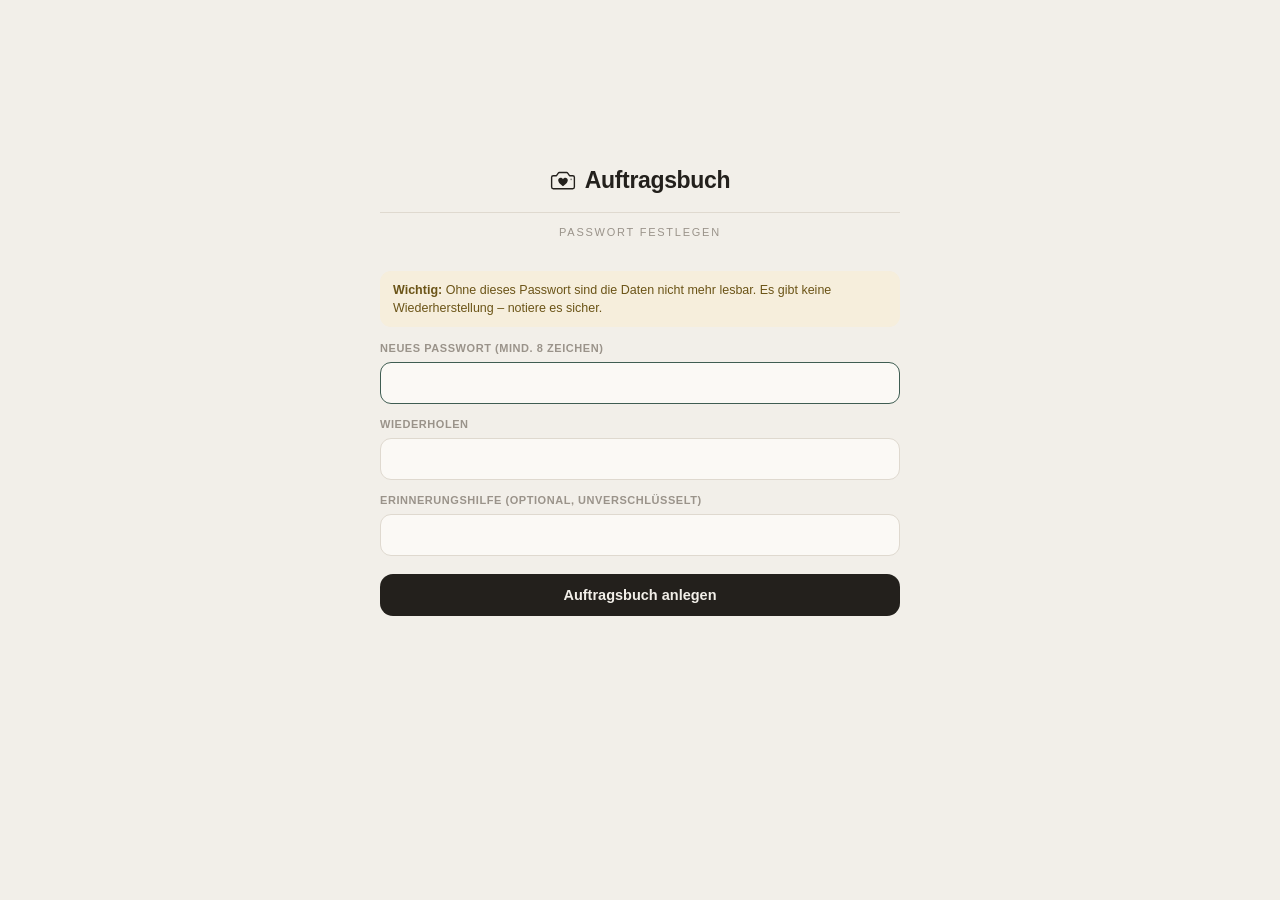
==== commit 4a6929db: "Versionsstempel in den Datei-Adressen, damit Updates sicher ankommen Netzwerk-zuerst allein hat nich" ====
--- a/index.html
+++ b/index.html
@@ -13,7 +13,7 @@
 <link rel="manifest" href="manifest.json">
 <link rel="apple-touch-icon" href="icon-180.png">
 <link rel="icon" href="icon.svg" type="image/svg+xml">
-<link rel="stylesheet" href="app.css">
+<link rel="stylesheet" href="app.css?v=11">
 </head>
 <body>
 
@@ -30,7 +30,7 @@
 </div>
 <div id="report" class="report" hidden></div>
 
-<script src="app.js"></script>
+<script src="app.js?v=11"></script>
 <script>
 if('serviceWorker' in navigator){
   window.addEventListener('load',function(){navigator.serviceWorker.register('sw.js').catch(function(){});});
--- a/app.css
+++ b/app.css
@@ -17,7 +17,8 @@
   --martin-soft:#E3EAE5;
   --self:#8C5F3F;
   --self-soft:#F0E5DC;
-  --gold:#A88A5C;
+  --gold:#8A6E42;
+  --gold-soft:#EFE7D8;
   --red:#9E5445;
   --red-soft:#F1E2DD;
   --green:#4A6B4A;
@@ -48,6 +49,17 @@
 .mark-rule{height:1px;background:var(--line);margin:14px 0 0;}
 .mark-sub{font-size:11px;letter-spacing:.16em;text-transform:uppercase;color:var(--ink-3);margin-top:12px;}
 
+/* ---------- Gruppen auf der Startseite ---------- */
+.wrap-home{max-width:900px;}
+.gruppen{display:grid;gap:4px;}
+.gruppe-t{font-size:10.5px;font-weight:700;letter-spacing:.13em;text-transform:uppercase;
+  color:var(--ink-3);margin:22px 0 -4px 4px;}
+/* Auf breiten Bildschirmen Selbstständigkeit links, Anstellung rechts. */
+@media (min-width:780px){
+  .gruppen{grid-template-columns:1fr 1fr;gap:26px;align-items:start;}
+  .gruppe-t{margin-top:6px;}
+}
+
 /* ---------- bereichskarten ---------- */
 .area-card{
   display:block;width:100%;text-align:left;background:var(--surface);
@@ -57,7 +69,9 @@
 .area-card:after{content:"";position:absolute;left:0;top:0;bottom:0;width:4px;background:var(--c);}
 .area-name{font-size:18px;font-weight:600;letter-spacing:-.01em;}
 .area-kind{font-size:12px;color:var(--ink-2);margin-top:1px;}
-.area-stats{display:flex;gap:20px;margin-top:14px;padding-top:13px;border-top:1px solid var(--line-soft);}
+.area-stats{display:flex;gap:18px;margin-top:12px;padding-top:11px;border-top:1px solid var(--line-soft);align-items:baseline;}
+.area-per{font-size:9.5px;font-weight:700;letter-spacing:.11em;text-transform:uppercase;
+  color:var(--ink-3);width:52px;flex-shrink:0;}
 .stat-k{font-size:10px;letter-spacing:.1em;text-transform:uppercase;color:var(--ink-3);}
 .stat-v{font-size:16px;font-weight:600;margin-top:2px;}
 .chev{position:absolute;right:16px;top:20px;color:var(--ink-3);font-size:19px;}
@@ -81,15 +95,70 @@
 .topbar-inner{max-width:560px;margin:0 auto;}
 .topbar-row{display:flex;align-items:center;gap:10px;padding-bottom:10px;}
 .back{background:none;border:none;padding:6px 6px 6px 0;color:var(--ink-2);font-size:17px;cursor:pointer;}
-.topbar-title{font-size:17px;font-weight:600;flex:1;letter-spacing:-.01em;}
+.topbar-title{font-size:17px;font-weight:600;flex:1;letter-spacing:-.01em;min-width:0;}
+/* Lange Bereichsnamen dürfen schrumpfen statt die Knöpfe zu verdrängen. */
+.topbar-title.lang{font-size:14px;line-height:1.2;}
 .iconbtn{background:none;border:none;padding:6px;color:var(--ink-2);cursor:pointer;font-size:16px;line-height:1;}
-.months{display:flex;gap:6px;overflow-x:auto;padding:0 0 10px;scrollbar-width:none;}
-.months::-webkit-scrollbar{display:none;}
-.mtab{
+.iconbtn.on{color:var(--accent);}
+
+/* ---------- Jahres- und Monats-Chips ---------- */
+.chips{display:flex;gap:6px;overflow-x:auto;padding:0 0 9px;scrollbar-width:none;}
+.chips::-webkit-scrollbar{display:none;}
+.chip{
   border:1px solid var(--line);background:transparent;color:var(--ink-2);
   padding:6px 13px;border-radius:999px;font-size:12.5px;white-space:nowrap;cursor:pointer;
-}
-.mtab.on{background:var(--accent);border-color:var(--accent);color:#fff;font-weight:600;}
+  display:inline-flex;align-items:center;gap:5px;flex-shrink:0;
+}
+.chip.mini{padding:5px 11px;font-size:12px;}
+.chip.has{color:var(--ink);border-color:var(--ink-3);}
+.chip i{font-style:normal;font-size:9.5px;font-weight:700;background:var(--surface-2);
+  color:var(--ink-2);border-radius:999px;padding:1px 5px;}
+.chip.on{background:var(--accent);border-color:var(--accent);color:#fff;font-weight:600;}
+.chip.on i{background:rgba(255,255,255,.24);color:#fff;}
+
+.seg-sm{margin-bottom:10px;}
+.seg-sm button{padding:6px 4px;font-size:12px;}
+.searchrow{padding-bottom:10px;}
+.searchrow input,.searchrow select{
+  width:100%;background:var(--surface);border:1px solid var(--line);border-radius:11px;
+  padding:9px 12px;font-size:16px;outline:none;}
+.searchrow input:focus,.searchrow select:focus{border-color:var(--accent);}
+
+/* ---------- Jahresansicht ---------- */
+.ytiles{display:grid;grid-template-columns:repeat(3,1fr);gap:1px;background:var(--line-soft);
+  border-bottom:1px solid var(--line-soft);}
+.ytile{background:var(--surface);padding:11px 13px;}
+.ylist{display:flex;flex-direction:column;}
+.yrow{display:grid;grid-template-columns:1fr auto;grid-template-areas:"m a" "s o";
+  gap:1px 10px;padding:10px 15px;border-bottom:1px solid var(--line-soft);cursor:pointer;}
+.yrow:last-child{border-bottom:none;}
+.yrow:hover{background:var(--surface-2);}
+.yrow-m{grid-area:m;font-size:14px;font-weight:500;}
+.yrow-s{grid-area:s;font-size:12px;color:var(--ink-3);}
+.yrow-a{grid-area:a;font-size:14px;font-weight:600;text-align:right;}
+.yrow-o{grid-area:o;font-size:11.5px;color:var(--red);text-align:right;}
+/* Monate ohne Einträge nehmen nur eine schmale Zeile ein. */
+.yrow.leer{padding:6px 15px;}
+.yrow.leer .yrow-m{color:var(--ink-3);font-weight:400;font-size:13px;}
+.yrow.leer .yrow-s,.yrow.leer .yrow-o{display:none;}
+
+/* ---------- Statusmarken – nie allein, immer mit Text ---------- */
+.badges{display:flex;gap:10px;flex-wrap:wrap;}
+.badge{display:inline-flex;align-items:center;gap:5px;font-size:11.5px;color:var(--ink-2);white-space:nowrap;}
+.dot{width:7px;height:7px;border-radius:50%;flex:none;}
+.dot-good{background:#4A6B4A;}
+.dot-gold{background:var(--gold);}
+.dot-red{background:var(--red);}
+.dot-muted{background:var(--ink-3);}
+.dot-accent{background:var(--accent);}
+.row.storno .row-what,.row.storno .row-amt{color:var(--ink-3);text-decoration:line-through;}
+
+.homelinks{display:flex;gap:16px;justify-content:center;flex-wrap:wrap;margin-top:28px;}
+.btnrow{display:flex;gap:8px;flex-wrap:wrap;}
+.ctr{text-align:center;margin-top:22px;}
+.check{display:flex;gap:9px;align-items:flex-start;font-size:14px;margin-bottom:14px;
+  text-transform:none;letter-spacing:0;color:var(--ink);font-weight:400;}
+.check input{width:auto;margin-top:3px;}
 
 /* ---------- journal ---------- */
 .ledger{background:var(--surface);border:1px solid var(--line);border-radius:16px;overflow:hidden;margin-top:14px;}
@@ -102,6 +171,8 @@
   font-size:13px;color:var(--ink-3);cursor:pointer;padding:0;
 }
 .tick.on{background:var(--accent);border-color:var(--accent);color:#fff;}
+/* Betriebsausgaben werden nicht abgerechnet – Platzhalter statt Häkchen. */
+.tick-still{border-style:dashed;color:var(--ink-3);font-size:12px;cursor:default;}
 .row-body{flex:1;min-width:0;}
 .row-l1{display:flex;justify-content:space-between;gap:10px;align-items:baseline;}
 .row-what{font-size:14px;font-weight:500;overflow:hidden;text-overflow:ellipsis;white-space:nowrap;}
@@ -260,3 +331,5 @@
   .rep-cols{grid-template-columns:1fr;}
   .report{padding:14px;margin:12px auto 40px;}
 }
+
+.banner-ok{background:#E3EAE5;border:1px solid #C4D4CB;color:#2F4A3F;}
